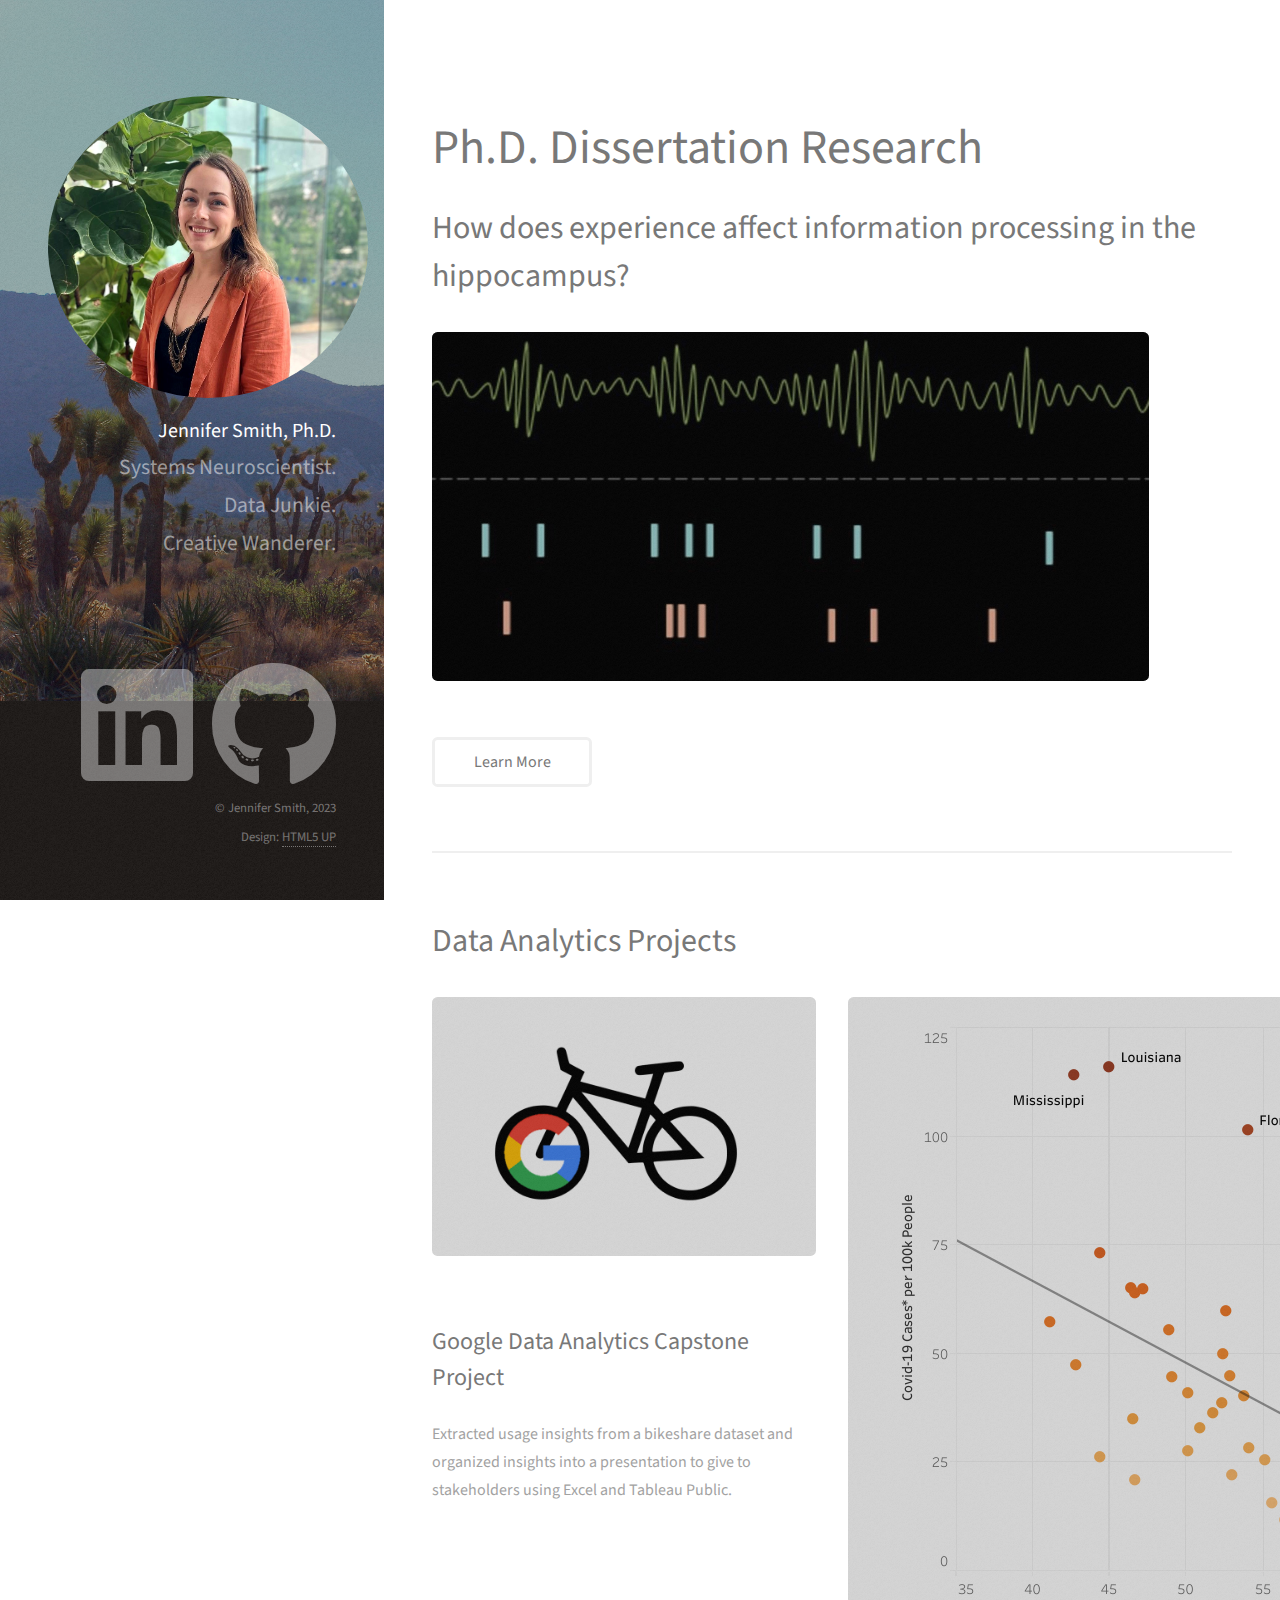
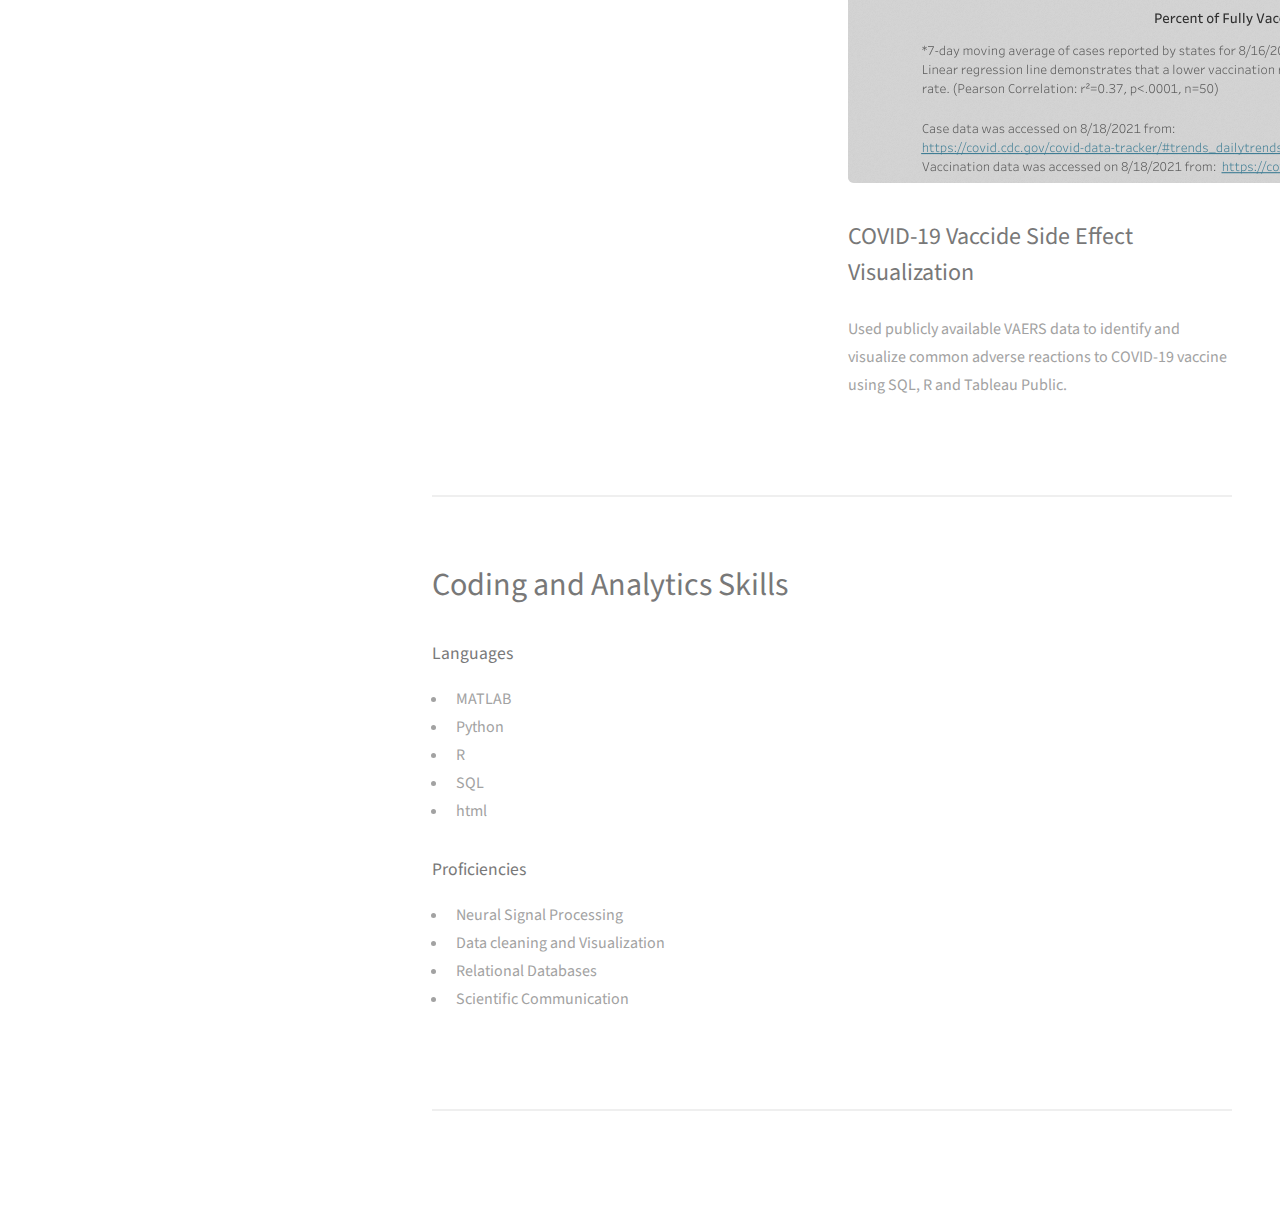
==== index.html @ 607e83e6 "Added Vax info" ====
e<!DOCTYPE HTML>
<!--
	Strata by HTML5 UP
	html5up.net | @ajlkn
	Free for personal and commercial use under the CCA 3.0 license (html5up.net/license)
-->
<html>
	<head>
		<title>Jennifer Smith, Ph.D. </title>
		<meta charset="utf-8" />
		<meta name="viewport" content="width=device-width, initial-scale=1, user-scalable=no" />
		<link rel="stylesheet" href="assets/css/main.css" />
	</head>
	<body class="is-preload">

		<!-- Header -->
			<header id="header">
				<div class="inner">
					<a href="index.html" class="image avatar"><img src="images/profPic.jpg" alt="" /></a>
					<h1><strong>Jennifer Smith, Ph.D.</strong> <br /> </h1>
					<h2> Systems Neuroscientist. <br />
					Data Junkie. <br />
					Creative Wanderer.</h2> <!-- changed from h1 to h2 -->
				</div>
			</header>

		<!-- Main -->
			<div id="main">

				<!-- One -->
					<section id="one">
						<header class="major">
							<h1><font size="+7">Ph.D. Dissertation Research</font></h1>
							<h2>How does experience affect information processing in the hippocampus?</h2>
						</header>
						<article class="col-6-medium work-item">
							<a href="research.html" class="image"><img src="images/LinkedInHeader-research.jpg" alt="" /></a>
							<!-- <h2>Understanding Information Processing in the Hippocampus</h2>
							<p>Analyzed large neural timeseries dataset (MATLAB) to identify experience-associated changes in information processing in the rat hippocampus.</p>-->
						</article>
						<ul class="actions">
							<li><a href="research.html" class="button">Learn More</a></li> 
						</ul>
					</section>

				<!-- Two -->
					<section id="two">
						<header class="major">
							<h2>Data Analytics Projects</h2>
						</header>
						<div class="row">
							<article class="col-6 col-12-xsmall">
								<a href="google-analytics-capstone.html" class="image fit"><img src="images/thumbs/CyclisticThumb1.png" alt="" /></a>
								<h2></br>Google Data Analytics Capstone Project</h2>
								<p>Extracted usage insights from a bikeshare dataset and organized insights into a presentation to give to stakeholders using Excel and Tableau Public.</p>
							</article>
							<article class="col-6 col-12-xsmall">
								<a href="VAERs-analysis.html" class="image"><img src="images/DataPics/VaxDiseaseRate.png" alt="" /></a>
								<h2></br>COVID-19 Vaccide Side Effect Visualization</h2>
								<p>Used publicly available VAERS data to identify and visualize common adverse reactions to COVID-19 vaccine using SQL, R and Tableau Public.</p>
							</article>
						</div>
					</section>

					<!-- Three -->
					<section id="three">
						<header class="major">
							<h2>Coding and Analytics Skills</h2>
						</header>
						<div class="row">
							<article class="col-5 col-12-large">
							<h4>Languages</h4>
								<div class="row">
									<div class="col-5 col-12-xsmall">
										<ul>
											<li>MATLAB</li>
											<li>Python</li>
											<li>R</li>
											<li>SQL</li>
											<li>html</li>
										</ul>
									</div>
								</div>
							</article>
							<article class="col-7">
							<h4>Proficiencies</h4>
								<div class="row">
									<div class="col-7">
										<ul>
											<li>Neural Signal Processing</li>
											<li>Data cleaning and Visualization</li>
											<li>Relational Databases</li>
											<li>Scientific Communication</li>
										</ul>
									</div>
								</div>
							</article>
						</div>
						
					</section>
			
				<!-- Four -->
				
				<!--	<section id="four">
						<h2>Elements</h2>

						<section>
							<h4>Text</h4>
							<p>This is <b>bold</b> and this is <strong>strong</strong>. This is <i>italic</i> and this is <em>emphasized</em>.
							This is <sup>superscript</sup> text and this is <sub>subscript</sub> text.
							This is <u>underlined</u> and this is code: <code>for (;;) { ... }</code>. Finally, <a href="#">this is a link</a>.</p>
							<hr />
							<header>
								<h4>Heading with a Subtitle</h4>
								<p>Lorem ipsum dolor sit amet nullam id egestas urna aliquam</p>
							</header>
							<p>Nunc lacinia ante nunc ac lobortis. Interdum adipiscing gravida odio porttitor sem non mi integer non faucibus ornare mi ut ante amet placerat aliquet. Volutpat eu sed ante lacinia sapien lorem accumsan varius montes viverra nibh in adipiscing blandit tempus accumsan.</p>
							<header>
								<h5>Heading with a Subtitle</h5>
								<p>Lorem ipsum dolor sit amet nullam id egestas urna aliquam</p>
							</header>
							<p>Nunc lacinia ante nunc ac lobortis. Interdum adipiscing gravida odio porttitor sem non mi integer non faucibus ornare mi ut ante amet placerat aliquet. Volutpat eu sed ante lacinia sapien lorem accumsan varius montes viverra nibh in adipiscing blandit tempus accumsan.</p>
							<hr />
							<h2>Heading Level 2</h2>
							<h3>Heading Level 3</h3>
							<h4>Heading Level 4</h4>
							<h5>Heading Level 5</h5>
							<h6>Heading Level 6</h6>
							<hr />
							<h5>Blockquote</h5>
							<blockquote>Fringilla nisl. Donec accumsan interdum nisi, quis tincidunt felis sagittis eget tempus euismod. Vestibulum ante ipsum primis in faucibus vestibulum. Blandit adipiscing eu felis iaculis volutpat ac adipiscing accumsan faucibus. Vestibulum ante ipsum primis in faucibus lorem ipsum dolor sit amet nullam adipiscing eu felis.</blockquote>
							<h5>Preformatted</h5>
							<pre><code>i = 0;

while (!deck.isInOrder()) {
print 'Iteration ' + i;
deck.shuffle();
i++;
}

print 'It took ' + i + ' iterations to sort the deck.';</code></pre>
						</section>

						<section>
							<h4>Lists</h4>
							<div class="row">
								<div class="col-6 col-12-xsmall">
									<h5>Unordered</h5>
									<ul>
										<li>Dolor pulvinar etiam magna etiam.</li>
										<li>Sagittis adipiscing lorem eleifend.</li>
										<li>Felis enim feugiat dolore viverra.</li>
									</ul>
									<h5>Alternate</h5>
									<ul class="alt">
										<li>Dolor pulvinar etiam magna etiam.</li>
										<li>Sagittis adipiscing lorem eleifend.</li>
										<li>Felis enim feugiat dolore viverra.</li>
									</ul>
								</div>
								<div class="col-6 col-12-xsmall">
									<h5>Ordered</h5>
									<ol>
										<li>Dolor pulvinar etiam magna etiam.</li>
										<li>Etiam vel felis at lorem sed viverra.</li>
										<li>Felis enim feugiat dolore viverra.</li>
										<li>Dolor pulvinar etiam magna etiam.</li>
										<li>Etiam vel felis at lorem sed viverra.</li>
										<li>Felis enim feugiat dolore viverra.</li>
									</ol>
									<h5>Icons</h5>
									<ul class="icons">
										<li><a href="#" class="icon brands fa-twitter"><span class="label">Twitter</span></a></li>
										<li><a href="#" class="icon brands fa-facebook-f"><span class="label">Facebook</span></a></li>
										<li><a href="#" class="icon brands fa-instagram"><span class="label">Instagram</span></a></li>
										<li><a href="#" class="icon brands fa-github"><span class="label">Github</span></a></li>
										<li><a href="#" class="icon brands fa-dribbble"><span class="label">Dribbble</span></a></li>
										<li><a href="#" class="icon brands fa-tumblr"><span class="label">Tumblr</span></a></li>
									</ul>
								</div>
							</div>
							<h5>Actions</h5>
							<ul class="actions">
								<li><a href="#" class="button primary">Default</a></li>
								<li><a href="#" class="button">Default</a></li>
							</ul>
							<ul class="actions small">
								<li><a href="#" class="button primary small">Small</a></li>
								<li><a href="#" class="button small">Small</a></li>
							</ul>
							<div class="row">
								<div class="col-6 col-12-small">
									<ul class="actions stacked">
										<li><a href="#" class="button primary">Default</a></li>
										<li><a href="#" class="button">Default</a></li>
									</ul>
								</div>
								<div class="col-6 col-12-small">
									<ul class="actions stacked">
										<li><a href="#" class="button primary small">Small</a></li>
										<li><a href="#" class="button small">Small</a></li>
									</ul>
								</div>
								<div class="col-6 col-12-small">
									<ul class="actions stacked">
										<li><a href="#" class="button primary fit">Default</a></li>
										<li><a href="#" class="button fit">Default</a></li>
									</ul>
								</div>
								<div class="col-6 col-12-small">
									<ul class="actions stacked">
										<li><a href="#" class="button primary small fit">Small</a></li>
										<li><a href="#" class="button small fit">Small</a></li>
									</ul>
								</div>
							</div>
						</section>

						<section>
							<h4>Table</h4>
							<h5>Default</h5>
							<div class="table-wrapper">
								<table>
									<thead>
										<tr>
											<th>Name</th>
											<th>Description</th>
											<th>Price</th>
										</tr>
									</thead>
									<tbody>
										<tr>
											<td>Item One</td>
											<td>Ante turpis integer aliquet porttitor.</td>
											<td>29.99</td>
										</tr>
										<tr>
											<td>Item Two</td>
											<td>Vis ac commodo adipiscing arcu aliquet.</td>
											<td>19.99</td>
										</tr>
										<tr>
											<td>Item Three</td>
											<td> Morbi faucibus arcu accumsan lorem.</td>
											<td>29.99</td>
										</tr>
										<tr>
											<td>Item Four</td>
											<td>Vitae integer tempus condimentum.</td>
											<td>19.99</td>
										</tr>
										<tr>
											<td>Item Five</td>
											<td>Ante turpis integer aliquet porttitor.</td>
											<td>29.99</td>
										</tr>
									</tbody>
									<tfoot>
										<tr>
											<td colspan="2"></td>
											<td>100.00</td>
										</tr>
									</tfoot>
								</table>
							</div>

							<h5>Alternate</h5>
							<div class="table-wrapper">
								<table class="alt">
									<thead>
										<tr>
											<th>Name</th>
											<th>Description</th>
											<th>Price</th>
										</tr>
									</thead>
									<tbody>
										<tr>
											<td>Item One</td>
											<td>Ante turpis integer aliquet porttitor.</td>
											<td>29.99</td>
										</tr>
										<tr>
											<td>Item Two</td>
											<td>Vis ac commodo adipiscing arcu aliquet.</td>
											<td>19.99</td>
										</tr>
										<tr>
											<td>Item Three</td>
											<td> Morbi faucibus arcu accumsan lorem.</td>
											<td>29.99</td>
										</tr>
										<tr>
											<td>Item Four</td>
											<td>Vitae integer tempus condimentum.</td>
											<td>19.99</td>
										</tr>
										<tr>
											<td>Item Five</td>
											<td>Ante turpis integer aliquet porttitor.</td>
											<td>29.99</td>
										</tr>
									</tbody>
									<tfoot>
										<tr>
											<td colspan="2"></td>
											<td>100.00</td>
										</tr>
									</tfoot>
								</table>
							</div>
						</section>

						<section>
							<h4>Buttons</h4>
							<ul class="actions">
								<li><a href="#" class="button primary">Primary</a></li>
								<li><a href="#" class="button">Default</a></li>
							</ul>
							<ul class="actions">
								<li><a href="#" class="button large">Large</a></li>
								<li><a href="#" class="button">Default</a></li>
								<li><a href="#" class="button small">Small</a></li>
							</ul>
							<ul class="actions fit">
								<li><a href="#" class="button primary fit">Fit</a></li>
								<li><a href="#" class="button fit">Fit</a></li>
							</ul>
							<ul class="actions fit small">
								<li><a href="#" class="button primary fit small">Fit + Small</a></li>
								<li><a href="#" class="button fit small">Fit + Small</a></li>
							</ul>
							<ul class="actions">
								<li><a href="#" class="button primary icon solid fa-download">Icon</a></li>
								<li><a href="#" class="button icon solid fa-download">Icon</a></li>
							</ul>
							<ul class="actions">
								<li><span class="button primary disabled">Primary</span></li>
								<li><span class="button disabled">Default</span></li>
							</ul>
						</section>

						<section>
							<h4>Form</h4>
							<form method="post" action="#">
								<div class="row gtr-uniform gtr-50">
									<div class="col-6 col-12-xsmall">
										<input type="text" name="demo-name" id="demo-name" value="" placeholder="Name" />
									</div>
									<div class="col-6 col-12-xsmall">
										<input type="email" name="demo-email" id="demo-email" value="" placeholder="Email" />
									</div>
									<div class="col-12">
										<select name="demo-category" id="demo-category">
											<option value="">- Category -</option>
											<option value="1">Manufacturing</option>
											<option value="1">Shipping</option>
											<option value="1">Administration</option>
											<option value="1">Human Resources</option>
										</select>
									</div>
									<div class="col-4 col-12-small">
										<input type="radio" id="demo-priority-low" name="demo-priority" checked>
										<label for="demo-priority-low">Low Priority</label>
									</div>
									<div class="col-4 col-12-small">
										<input type="radio" id="demo-priority-normal" name="demo-priority">
										<label for="demo-priority-normal">Normal Priority</label>
									</div>
									<div class="col-4 col-12-small">
										<input type="radio" id="demo-priority-high" name="demo-priority">
										<label for="demo-priority-high">High Priority</label>
									</div>
									<div class="col-6 col-12-small">
										<input type="checkbox" id="demo-copy" name="demo-copy">
										<label for="demo-copy">Email me a copy of this message</label>
									</div>
									<div class="col-6 col-12-small">
										<input type="checkbox" id="demo-human" name="demo-human" checked>
										<label for="demo-human">I am a human and not a robot</label>
									</div>
									<div class="col-12">
										<textarea name="demo-message" id="demo-message" placeholder="Enter your message" rows="6"></textarea>
									</div>
									<div class="col-12">
										<ul class="actions">
											<li><input type="submit" value="Send Message" class="primary" /></li>
											<li><input type="reset" value="Reset" /></li>
										</ul>
									</div>
								</div>
							</form>
						</section>
-->

						<section>
							<!--<h4>Image</h4>
							<h5>Fit</h5>
							<div class="box alt">
								<div class="row gtr-50 gtr-uniform">
									<div class="col-12"><span class="image fit"><img src="images/fulls/05.jpg" alt="" /></span></div>
									<div class="col-4"><span class="image fit"><img src="images/thumbs/01.jpg" alt="" /></span></div>
									<div class="col-4"><span class="image fit"><img src="images/thumbs/02.jpg" alt="" /></span></div>
									<div class="col-4"><span class="image fit"><img src="images/thumbs/03.jpg" alt="" /></span></div>
									<div class="col-4"><span class="image fit"><img src="images/thumbs/04.jpg" alt="" /></span></div>
									<div class="col-4"><span class="image fit"><img src="images/thumbs/05.jpg" alt="" /></span></div>
									<div class="col-4"><span class="image fit"><img src="images/thumbs/06.jpg" alt="" /></span></div>
									<div class="col-4"><span class="image fit"><img src="images/thumbs/03.jpg" alt="" /></span></div>
									<div class="col-4"><span class="image fit"><img src="images/thumbs/02.jpg" alt="" /></span></div>
									<div class="col-4"><span class="image fit"><img src="images/thumbs/01.jpg" alt="" /></span></div>
								</div>
							</div> -->
						</section>

					</section>
				

			</div>

		<!-- Footer -->
			<footer id="footer">
				<div class="inner">
					<ul class="icons">
						<li><a href="https://www.linkedin.com/in/jennifer-smith-ph-d-a3aa1b90" class="icon brands fa-linkedin fa-2xl"><span class="label">LinkedIn</span></a></li>
						<li><a href="https://github.com/jennymsmith94" class="icon brands fa-github fa-2xl"><span class="label">Github</span></a></li>
						<!-- <li><a href="#" class="icon solid fa-envelope"><span class="label">Email</span></a></li> -->
					</ul>
					<ul class="copyright">
						<li>&copy; Jennifer Smith, 2023</li><li>Design: <a href="http://html5up.net">HTML5 UP</a></li>
					</ul>
				</div>
			</footer>

		<!-- Scripts -->
			<script src="assets/js/jquery.min.js"></script>
			<script src="assets/js/jquery.poptrox.min.js"></script>
			<script src="assets/js/browser.min.js"></script>
			<script src="assets/js/breakpoints.min.js"></script>
			<script src="assets/js/util.js"></script>
			<script src="assets/js/main.js"></script>

	</body>
</html>
---- assets/css/main.css ----
@import url("fontawesome-all.min.css");
@import url("https://fonts.googleapis.com/css?family=Source+Sans+Pro:400,400italic");

/*
	Strata by HTML5 UP
	html5up.net | @ajlkn
	Free for personal and commercial use under the CCA 3.0 license (html5up.net/license)
*/

html, body, div, span, applet, object,
iframe, h1, h2, h3, h4, h5, h6, p, blockquote,
pre, a, abbr, acronym, address, big, cite,
code, del, dfn, em, img, ins, kbd, q, s, samp,
small, strike, strong, sub, sup, tt, var, b,
u, i, center, dl, dt, dd, ol, ul, li, fieldset,
form, label, legend, table, caption, tbody,
tfoot, thead, tr, th, td, article, aside,
canvas, details, embed, figure, figcaption,
footer, header, hgroup, menu, nav, output, ruby,
section, summary, time, mark, audio, video {
	margin: 0;
	padding: 0;
	border: 0;
	font-size: 100%;
	font: inherit;
	vertical-align: baseline;}

article, aside, details, figcaption, figure,
footer, header, hgroup, menu, nav, section {
	display: block;}

body {
	line-height: 1;
}

ol, ul {
	list-style: none;
}

blockquote, q {
	quotes: none;
}

	blockquote:before, blockquote:after, q:before, q:after {
		content: '';
		content: none;
	}

table {
	border-collapse: collapse;
	border-spacing: 0;
}

body {
	-webkit-text-size-adjust: none;
}

mark {
	background-color: transparent;
	color: inherit;
}

input::-moz-focus-inner {
	border: 0;
	padding: 0;
}

input, select, textarea {
	-moz-appearance: none;
	-webkit-appearance: none;
	-ms-appearance: none;
	appearance: none;
}

/* Basic */

	html {
		box-sizing: border-box;
	}

	*, *:before, *:after {
		box-sizing: inherit;
	}

	body {
		background: #fff;
	}

		body.is-preload *, body.is-preload *:before, body.is-preload *:after {
			-moz-animation: none !important;
			-webkit-animation: none !important;
			-ms-animation: none !important;
			animation: none !important;
			-moz-transition: none !important;
			-webkit-transition: none !important;
			-ms-transition: none !important;
			transition: none !important;
		}

	body, input, select, textarea {
		color: #a2a2a2;
		font-family: "Source Sans Pro", Helvetica, sans-serif;
		font-size: 16pt;
		font-weight: 400;
		line-height: 1.75em;
	}

	a {
		-moz-transition: color 0.2s ease-in-out, border-color 0.2s ease-in-out;
		-webkit-transition: color 0.2s ease-in-out, border-color 0.2s ease-in-out;
		-ms-transition: color 0.2s ease-in-out, border-color 0.2s ease-in-out;
		transition: color 0.2s ease-in-out, border-color 0.2s ease-in-out;
		border-bottom: dotted 1px;
		color: #49bf9d;
		text-decoration: none;
	}

		a:hover {
			border-bottom-color: transparent;
			color: #49bf9d !important;
			text-decoration: none;
		}

	strong, b {
		color: #787878;
		font-weight: 400;
	}

	em, i {
		font-style: italic;
	}

	p {
		margin: 0 0 2em 0;
	}

	h1, h2, h3, h4, h5, h6 {
		color: #787878;
		font-weight: 400;
		line-height: 1em;
		margin: 0 0 1em 0;
	}

		h1 a, h2 a, h3 a, h4 a, h5 a, h6 a {
			color: inherit;
			text-decoration: none;
		}

	h1 {
		font-size: 2em; /* was 2em */
		line-height: 1.5em; /* was 1.5em */
	}

	h2 {
		font-size: 1.5em; /* was 1.5em */
		line-height: 1.5em;
	}

	h3 {
		font-size: 1.25em;
		line-height: 1.5em;
	}

	h4 {
		font-size: 1.1em;
		line-height: 1.5em;
	}

	h5 {
		font-size: 0.9em;
		line-height: 1.5em;
	}

	h6 {
		font-size: 0.7em;
		line-height: 1.5em;
	}

	sub {
		font-size: 0.8em;
		position: relative;
		top: 0.5em;
	}

	sup {
		font-size: 0.8em;
		position: relative;
		top: -0.5em;
	}

	hr {
		border: 0;
		border-bottom: solid 2px #efefef;
		margin: 2em 0;
	}

		hr.major {
			margin: 3em 0;
		}

	blockquote {
		border-left: solid 6px #efefef;
		font-style: italic;
		margin: 0 0 2em 0;
		padding: 0.5em 0 0.5em 1.5em;
	}

	code {
		background: #f7f7f7;
		border-radius: 0.35em;
		border: solid 2px #efefef;
		font-family: "Courier New", monospace;
		font-size: 0.9em;
		margin: 0 0.25em;
		padding: 0.25em 0.65em;
	}

	pre {
		-webkit-overflow-scrolling: touch;
		font-family: "Courier New", monospace;
		font-size: 0.9em;
		margin: 0 0 2em 0;
	}

		pre code {
			display: block;
			line-height: 1.75em;
			padding: 1em 1.5em;
			overflow-x: auto;
		}

	.align-left {
		text-align: left;
	}

	.align-center {
		text-align: center;
	}

	.align-right {
		text-align: right;
	}

/* Container */

	.container {
		margin: 0 auto;
		max-width: calc(100% - 4em);
		width: 100%;
	}

		.container.xsmall {
			width: 25%;
		}

		.container.small {
			width: 50%;
		}

		.container.medium {
			width: 75%;
		}

		.container.large {
			width: 125%;
		}

		.container.xlarge {
			width: 150%;
		}

		.container.max {
			width: 100%;
		}

		@media screen and (max-width: 980px) {

			.container {
				width: 100% !important;
				max-width: 100% !important;
			}

		}

		@media screen and (max-width: 480px) {

			.container {
				max-width: calc(100% - 3em);
			}

		}

/* Row */

	.row {
		display: flex;
		flex-wrap: wrap;
		box-sizing: border-box;
		align-items: stretch;
	}

		.row > * {
			box-sizing: border-box;
		}

		.row.gtr-uniform > * > :last-child {
			margin-bottom: 0;
		}

		.row.aln-left {
			justify-content: flex-start;
		}

		.row.aln-center {
			justify-content: center;
		}

		.row.aln-right {
			justify-content: flex-end;
		}

		.row.aln-top {
			align-items: flex-start;
		}

		.row.aln-middle {
			align-items: center;
		}

		.row.aln-bottom {
			align-items: flex-end;
		}

		.row > .imp {
			order: -1;
		}

		.row > .col-1 {
			width: 8.33333%;
		}

		.row > .off-1 {
			margin-left: 8.33333%;
		}

		.row > .col-2 {
			width: 16.66667%;
		}

		.row > .off-2 {
			margin-left: 16.66667%;
		}

		.row > .col-3 {
			width: 25%;
		}

		.row > .off-3 {
			margin-left: 25%;
		}

		.row > .col-4 {
			width: 33.33333%;
		}

		.row > .off-4 {
			margin-left: 33.33333%;
		}

		.row > .col-5 {
			width: 41.66667%;
		}

		.row > .off-5 {
			margin-left: 41.66667%;
		}

		.row > .col-6 {
			width: 50%;
		}

		.row > .off-6 {
			margin-left: 50%;
		}

		.row > .col-7 {
			width: 58.33333%;
		}

		.row > .off-7 {
			margin-left: 58.33333%;
		}

		.row > .col-8 {
			width: 66.66667%;
		}

		.row > .off-8 {
			margin-left: 66.66667%;
		}

		.row > .col-9 {
			width: 75%;
		}

		.row > .off-9 {
			margin-left: 75%;
		}

		.row > .col-10 {
			width: 83.33333%;
		}

		.row > .off-10 {
			margin-left: 83.33333%;
		}

		.row > .col-11 {
			width: 91.66667%;
		}

		.row > .off-11 {
			margin-left: 91.66667%;
		}

		.row > .col-12 {
			width: 100%;
		}

		.row > .off-12 {
			margin-left: 100%;
		}

		.row.gtr-0 {
			margin-top: 0;
			margin-left: 0em;
		}

			.row.gtr-0 > * {
				padding: 0 0 0 0em;
			}

			.row.gtr-0.gtr-uniform {
				margin-top: 0em;
			}

				.row.gtr-0.gtr-uniform > * {
					padding-top: 0em;
				}

		.row.gtr-25 {
			margin-top: 0;
			margin-left: -0.625em;
		}

			.row.gtr-25 > * {
				padding: 0 0 0 0.625em;
			}

			.row.gtr-25.gtr-uniform {
				margin-top: -0.625em;
			}

				.row.gtr-25.gtr-uniform > * {
					padding-top: 0.625em;
				}

		.row.gtr-50 {
			margin-top: 0;
			margin-left: -1.25em;
		}

			.row.gtr-50 > * {
				padding: 0 0 0 1.25em;
			}

			.row.gtr-50.gtr-uniform {
				margin-top: -1.25em;
			}

				.row.gtr-50.gtr-uniform > * {
					padding-top: 1.25em;
				}

		.row {
			margin-top: 0;
			margin-left: -2.5em;
		}

			.row > * {
				padding: 0 0 0 2.5em;
			}

			.row.gtr-uniform {
				margin-top: -2.5em;
			}

				.row.gtr-uniform > * {
					padding-top: 2.5em;
				}

		.row.gtr-150 {
			margin-top: 0;
			margin-left: -3.75em;
		}

			.row.gtr-150 > * {
				padding: 0 0 0 3.75em;
			}

			.row.gtr-150.gtr-uniform {
				margin-top: -3.75em;
			}

				.row.gtr-150.gtr-uniform > * {
					padding-top: 3.75em;
				}

		.row.gtr-200 {
			margin-top: 0;
			margin-left: -5em;
		}

			.row.gtr-200 > * {
				padding: 0 0 0 5em;
			}

			.row.gtr-200.gtr-uniform {
				margin-top: -5em;
			}

				.row.gtr-200.gtr-uniform > * {
					padding-top: 5em;
				}

		@media screen and (max-width: 1800px) {

			.row {
				display: flex;
				flex-wrap: wrap;
				box-sizing: border-box;
				align-items: stretch;
			}

				.row > * {
					box-sizing: border-box;
				}

				.row.gtr-uniform > * > :last-child {
					margin-bottom: 0;
				}

				.row.aln-left {
					justify-content: flex-start;
				}

				.row.aln-center {
					justify-content: center;
				}

				.row.aln-right {
					justify-content: flex-end;
				}

				.row.aln-top {
					align-items: flex-start;
				}

				.row.aln-middle {
					align-items: center;
				}

				.row.aln-bottom {
					align-items: flex-end;
				}

				.row > .imp-xlarge {
					order: -1;
				}

				.row > .col-1-xlarge {
					width: 8.33333%;
				}

				.row > .off-1-xlarge {
					margin-left: 8.33333%;
				}

				.row > .col-2-xlarge {
					width: 16.66667%;
				}

				.row > .off-2-xlarge {
					margin-left: 16.66667%;
				}

				.row > .col-3-xlarge {
					width: 25%;
				}

				.row > .off-3-xlarge {
					margin-left: 25%;
				}

				.row > .col-4-xlarge {
					width: 33.33333%;
				}

				.row > .off-4-xlarge {
					margin-left: 33.33333%;
				}

				.row > .col-5-xlarge {
					width: 41.66667%;
				}

				.row > .off-5-xlarge {
					margin-left: 41.66667%;
				}

				.row > .col-6-xlarge {
					width: 50%;
				}

				.row > .off-6-xlarge {
					margin-left: 50%;
				}

				.row > .col-7-xlarge {
					width: 58.33333%;
				}

				.row > .off-7-xlarge {
					margin-left: 58.33333%;
				}

				.row > .col-8-xlarge {
					width: 66.66667%;
				}

				.row > .off-8-xlarge {
					margin-left: 66.66667%;
				}

				.row > .col-9-xlarge {
					width: 75%;
				}

				.row > .off-9-xlarge {
					margin-left: 75%;
				}

				.row > .col-10-xlarge {
					width: 83.33333%;
				}

				.row > .off-10-xlarge {
					margin-left: 83.33333%;
				}

				.row > .col-11-xlarge {
					width: 91.66667%;
				}

				.row > .off-11-xlarge {
					margin-left: 91.66667%;
				}

				.row > .col-12-xlarge {
					width: 100%;
				}

				.row > .off-12-xlarge {
					margin-left: 100%;
				}

				.row.gtr-0 {
					margin-top: 0;
					margin-left: 0em;
				}

					.row.gtr-0 > * {
						padding: 0 0 0 0em;
					}

					.row.gtr-0.gtr-uniform {
						margin-top: 0em;
					}

						.row.gtr-0.gtr-uniform > * {
							padding-top: 0em;
						}

				.row.gtr-25 {
					margin-top: 0;
					margin-left: -0.625em;
				}

					.row.gtr-25 > * {
						padding: 0 0 0 0.625em;
					}

					.row.gtr-25.gtr-uniform {
						margin-top: -0.625em;
					}

						.row.gtr-25.gtr-uniform > * {
							padding-top: 0.625em;
						}

				.row.gtr-50 {
					margin-top: 0;
					margin-left: -1.25em;
				}

					.row.gtr-50 > * {
						padding: 0 0 0 1.25em;
					}

					.row.gtr-50.gtr-uniform {
						margin-top: -1.25em;
					}

						.row.gtr-50.gtr-uniform > * {
							padding-top: 1.25em;
						}

				.row {
					margin-top: 0;
					margin-left: -2.5em;
				}

					.row > * {
						padding: 0 0 0 2.5em;
					}

					.row.gtr-uniform {
						margin-top: -2.5em;
					}

						.row.gtr-uniform > * {
							padding-top: 2.5em;
						}

				.row.gtr-150 {
					margin-top: 0;
					margin-left: -3.75em;
				}

					.row.gtr-150 > * {
						padding: 0 0 0 3.75em;
					}

					.row.gtr-150.gtr-uniform {
						margin-top: -3.75em;
					}

						.row.gtr-150.gtr-uniform > * {
							padding-top: 3.75em;
						}

				.row.gtr-200 {
					margin-top: 0;
					margin-left: -5em;
				}

					.row.gtr-200 > * {
						padding: 0 0 0 5em;
					}

					.row.gtr-200.gtr-uniform {
						margin-top: -5em;
					}

						.row.gtr-200.gtr-uniform > * {
							padding-top: 5em;
						}

		}

		@media screen and (max-width: 1280px) {

			.row {
				display: flex;
				flex-wrap: wrap;
				box-sizing: border-box;
				align-items: stretch;
			}

				.row > * {
					box-sizing: border-box;
				}

				.row.gtr-uniform > * > :last-child {
					margin-bottom: 0;
				}

				.row.aln-left {
					justify-content: flex-start;
				}

				.row.aln-center {
					justify-content: center;
				}

				.row.aln-right {
					justify-content: flex-end;
				}

				.row.aln-top {
					align-items: flex-start;
				}

				.row.aln-middle {
					align-items: center;
				}

				.row.aln-bottom {
					align-items: flex-end;
				}

				.row > .imp-large {
					order: -1;
				}

				.row > .col-1-large {
					width: 8.33333%;
				}

				.row > .off-1-large {
					margin-left: 8.33333%;
				}

				.row > .col-2-large {
					width: 16.66667%;
				}

				.row > .off-2-large {
					margin-left: 16.66667%;
				}

				.row > .col-3-large {
					width: 25%;
				}

				.row > .off-3-large {
					margin-left: 25%;
				}

				.row > .col-4-large {
					width: 33.33333%;
				}

				.row > .off-4-large {
					margin-left: 33.33333%;
				}

				.row > .col-5-large {
					width: 41.66667%;
				}

				.row > .off-5-large {
					margin-left: 41.66667%;
				}

				.row > .col-6-large {
					width: 50%;
				}

				.row > .off-6-large {
					margin-left: 50%;
				}

				.row > .col-7-large {
					width: 58.33333%;
				}

				.row > .off-7-large {
					margin-left: 58.33333%;
				}

				.row > .col-8-large {
					width: 66.66667%;
				}

				.row > .off-8-large {
					margin-left: 66.66667%;
				}

				.row > .col-9-large {
					width: 75%;
				}

				.row > .off-9-large {
					margin-left: 75%;
				}

				.row > .col-10-large {
					width: 83.33333%;
				}

				.row > .off-10-large {
					margin-left: 83.33333%;
				}

				.row > .col-11-large {
					width: 91.66667%;
				}

				.row > .off-11-large {
					margin-left: 91.66667%;
				}

				.row > .col-12-large {
					width: 100%;
				}

				.row > .off-12-large {
					margin-left: 100%;
				}

				.row.gtr-0 {
					margin-top: 0;
					margin-left: 0em;
				}

					.row.gtr-0 > * {
						padding: 0 0 0 0em;
					}

					.row.gtr-0.gtr-uniform {
						margin-top: 0em;
					}

						.row.gtr-0.gtr-uniform > * {
							padding-top: 0em;
						}

				.row.gtr-25 {
					margin-top: 0;
					margin-left: -0.5em;
				}

					.row.gtr-25 > * {
						padding: 0 0 0 0.5em;
					}

					.row.gtr-25.gtr-uniform {
						margin-top: -0.5em;
					}

						.row.gtr-25.gtr-uniform > * {
							padding-top: 0.5em;
						}

				.row.gtr-50 {
					margin-top: 0;
					margin-left: -1em;
				}

					.row.gtr-50 > * {
						padding: 0 0 0 1em;
					}

					.row.gtr-50.gtr-uniform {
						margin-top: -1em;
					}

						.row.gtr-50.gtr-uniform > * {
							padding-top: 1em;
						}

				.row {
					margin-top: 0;
					margin-left: -2em;
				}

					.row > * {
						padding: 0 0 0 2em;
					}

					.row.gtr-uniform {
						margin-top: -2em;
					}

						.row.gtr-uniform > * {
							padding-top: 2em;
						}

				.row.gtr-150 {
					margin-top: 0;
					margin-left: -3em;
				}

					.row.gtr-150 > * {
						padding: 0 0 0 3em;
					}

					.row.gtr-150.gtr-uniform {
						margin-top: -3em;
					}

						.row.gtr-150.gtr-uniform > * {
							padding-top: 3em;
						}

				.row.gtr-200 {
					margin-top: 0;
					margin-left: -4em;
				}

					.row.gtr-200 > * {
						padding: 0 0 0 4em;
					}

					.row.gtr-200.gtr-uniform {
						margin-top: -4em;
					}

						.row.gtr-200.gtr-uniform > * {
							padding-top: 4em;
						}

		}

		@media screen and (max-width: 980px) {

			.row {
				display: flex;
				flex-wrap: wrap;
				box-sizing: border-box;
				align-items: stretch;
			}

				.row > * {
					box-sizing: border-box;
				}

				.row.gtr-uniform > * > :last-child {
					margin-bottom: 0;
				}

				.row.aln-left {
					justify-content: flex-start;
				}

				.row.aln-center {
					justify-content: center;
				}

				.row.aln-right {
					justify-content: flex-end;
				}

				.row.aln-top {
					align-items: flex-start;
				}

				.row.aln-middle {
					align-items: center;
				}

				.row.aln-bottom {
					align-items: flex-end;
				}

				.row > .imp-medium {
					order: -1;
				}

				.row > .col-1-medium {
					width: 8.33333%;
				}

				.row > .off-1-medium {
					margin-left: 8.33333%;
				}

				.row > .col-2-medium {
					width: 16.66667%;
				}

				.row > .off-2-medium {
					margin-left: 16.66667%;
				}

				.row > .col-3-medium {
					width: 25%;
				}

				.row > .off-3-medium {
					margin-left: 25%;
				}

				.row > .col-4-medium {
					width: 33.33333%;
				}

				.row > .off-4-medium {
					margin-left: 33.33333%;
				}

				.row > .col-5-medium {
					width: 41.66667%;
				}

				.row > .off-5-medium {
					margin-left: 41.66667%;
				}

				.row > .col-6-medium {
					width: 50%;
				}

				.row > .off-6-medium {
					margin-left: 50%;
				}

				.row > .col-7-medium {
					width: 58.33333%;
				}

				.row > .off-7-medium {
					margin-left: 58.33333%;
				}

				.row > .col-8-medium {
					width: 66.66667%;
				}

				.row > .off-8-medium {
					margin-left: 66.66667%;
				}

				.row > .col-9-medium {
					width: 75%;
				}

				.row > .off-9-medium {
					margin-left: 75%;
				}

				.row > .col-10-medium {
					width: 83.33333%;
				}

				.row > .off-10-medium {
					margin-left: 83.33333%;
				}

				.row > .col-11-medium {
					width: 91.66667%;
				}

				.row > .off-11-medium {
					margin-left: 91.66667%;
				}

				.row > .col-12-medium {
					width: 100%;
				}

				.row > .off-12-medium {
					margin-left: 100%;
				}

				.row.gtr-0 {
					margin-top: 0;
					margin-left: 0em;
				}

					.row.gtr-0 > * {
						padding: 0 0 0 0em;
					}

					.row.gtr-0.gtr-uniform {
						margin-top: 0em;
					}

						.row.gtr-0.gtr-uniform > * {
							padding-top: 0em;
						}

				.row.gtr-25 {
					margin-top: 0;
					margin-left: -0.5em;
				}

					.row.gtr-25 > * {
						padding: 0 0 0 0.5em;
					}

					.row.gtr-25.gtr-uniform {
						margin-top: -0.5em;
					}

						.row.gtr-25.gtr-uniform > * {
							padding-top: 0.5em;
						}

				.row.gtr-50 {
					margin-top: 0;
					margin-left: -1em;
				}

					.row.gtr-50 > * {
						padding: 0 0 0 1em;
					}

					.row.gtr-50.gtr-uniform {
						margin-top: -1em;
					}

						.row.gtr-50.gtr-uniform > * {
							padding-top: 1em;
						}

				.row {
					margin-top: 0;
					margin-left: -2em;
				}

					.row > * {
						padding: 0 0 0 2em;
					}

					.row.gtr-uniform {
						margin-top: -2em;
					}

						.row.gtr-uniform > * {
							padding-top: 2em;
						}

				.row.gtr-150 {
					margin-top: 0;
					margin-left: -3em;
				}

					.row.gtr-150 > * {
						padding: 0 0 0 3em;
					}

					.row.gtr-150.gtr-uniform {
						margin-top: -3em;
					}

						.row.gtr-150.gtr-uniform > * {
							padding-top: 3em;
						}

				.row.gtr-200 {
					margin-top: 0;
					margin-left: -4em;
				}

					.row.gtr-200 > * {
						padding: 0 0 0 4em;
					}

					.row.gtr-200.gtr-uniform {
						margin-top: -4em;
					}

						.row.gtr-200.gtr-uniform > * {
							padding-top: 4em;
						}

		}

		@media screen and (max-width: 736px) {

			.row {
				display: flex;
				flex-wrap: wrap;
				box-sizing: border-box;
				align-items: stretch;
			}

				.row > * {
					box-sizing: border-box;
				}

				.row.gtr-uniform > * > :last-child {
					margin-bottom: 0;
				}

				.row.aln-left {
					justify-content: flex-start;
				}

				.row.aln-center {
					justify-content: center;
				}

				.row.aln-right {
					justify-content: flex-end;
				}

				.row.aln-top {
					align-items: flex-start;
				}

				.row.aln-middle {
					align-items: center;
				}

				.row.aln-bottom {
					align-items: flex-end;
				}

				.row > .imp-small {
					order: -1;
				}

				.row > .col-1-small {
					width: 8.33333%;
				}

				.row > .off-1-small {
					margin-left: 8.33333%;
				}

				.row > .col-2-small {
					width: 16.66667%;
				}

				.row > .off-2-small {
					margin-left: 16.66667%;
				}

				.row > .col-3-small {
					width: 25%;
				}

				.row > .off-3-small {
					margin-left: 25%;
				}

				.row > .col-4-small {
					width: 33.33333%;
				}

				.row > .off-4-small {
					margin-left: 33.33333%;
				}

				.row > .col-5-small {
					width: 41.66667%;
				}

				.row > .off-5-small {
					margin-left: 41.66667%;
				}

				.row > .col-6-small {
					width: 50%;
				}

				.row > .off-6-small {
					margin-left: 50%;
				}

				.row > .col-7-small {
					width: 58.33333%;
				}

				.row > .off-7-small {
					margin-left: 58.33333%;
				}

				.row > .col-8-small {
					width: 66.66667%;
				}

				.row > .off-8-small {
					margin-left: 66.66667%;
				}

				.row > .col-9-small {
					width: 75%;
				}

				.row > .off-9-small {
					margin-left: 75%;
				}

				.row > .col-10-small {
					width: 83.33333%;
				}

				.row > .off-10-small {
					margin-left: 83.33333%;
				}

				.row > .col-11-small {
					width: 91.66667%;
				}

				.row > .off-11-small {
					margin-left: 91.66667%;
				}

				.row > .col-12-small {
					width: 100%;
				}

				.row > .off-12-small {
					margin-left: 100%;
				}

				.row.gtr-0 {
					margin-top: 0;
					margin-left: 0em;
				}

					.row.gtr-0 > * {
						padding: 0 0 0 0em;
					}

					.row.gtr-0.gtr-uniform {
						margin-top: 0em;
					}

						.row.gtr-0.gtr-uniform > * {
							padding-top: 0em;
						}

				.row.gtr-25 {
					margin-top: 0;
					margin-left: -0.375em;
				}

					.row.gtr-25 > * {
						padding: 0 0 0 0.375em;
					}

					.row.gtr-25.gtr-uniform {
						margin-top: -0.375em;
					}

						.row.gtr-25.gtr-uniform > * {
							padding-top: 0.375em;
						}

				.row.gtr-50 {
					margin-top: 0;
					margin-left: -0.75em;
				}

					.row.gtr-50 > * {
						padding: 0 0 0 0.75em;
					}

					.row.gtr-50.gtr-uniform {
						margin-top: -0.75em;
					}

						.row.gtr-50.gtr-uniform > * {
							padding-top: 0.75em;
						}

				.row {
					margin-top: 0;
					margin-left: -1.5em;
				}

					.row > * {
						padding: 0 0 0 1.5em;
					}

					.row.gtr-uniform {
						margin-top: -1.5em;
					}

						.row.gtr-uniform > * {
							padding-top: 1.5em;
						}

				.row.gtr-150 {
					margin-top: 0;
					margin-left: -2.25em;
				}

					.row.gtr-150 > * {
						padding: 0 0 0 2.25em;
					}

					.row.gtr-150.gtr-uniform {
						margin-top: -2.25em;
					}

						.row.gtr-150.gtr-uniform > * {
							padding-top: 2.25em;
						}

				.row.gtr-200 {
					margin-top: 0;
					margin-left: -3em;
				}

					.row.gtr-200 > * {
						padding: 0 0 0 3em;
					}

					.row.gtr-200.gtr-uniform {
						margin-top: -3em;
					}

						.row.gtr-200.gtr-uniform > * {
							padding-top: 3em;
						}

		}

		@media screen and (max-width: 480px) {

			.row {
				display: flex;
				flex-wrap: wrap;
				box-sizing: border-box;
				align-items: stretch;
			}

				.row > * {
					box-sizing: border-box;
				}

				.row.gtr-uniform > * > :last-child {
					margin-bottom: 0;
				}

				.row.aln-left {
					justify-content: flex-start;
				}

				.row.aln-center {
					justify-content: center;
				}

				.row.aln-right {
					justify-content: flex-end;
				}

				.row.aln-top {
					align-items: flex-start;
				}

				.row.aln-middle {
					align-items: center;
				}

				.row.aln-bottom {
					align-items: flex-end;
				}

				.row > .imp-xsmall {
					order: -1;
				}

				.row > .col-1-xsmall {
					width: 8.33333%;
				}

				.row > .off-1-xsmall {
					margin-left: 8.33333%;
				}

				.row > .col-2-xsmall {
					width: 16.66667%;
				}

				.row > .off-2-xsmall {
					margin-left: 16.66667%;
				}

				.row > .col-3-xsmall {
					width: 25%;
				}

				.row > .off-3-xsmall {
					margin-left: 25%;
				}

				.row > .col-4-xsmall {
					width: 33.33333%;
				}

				.row > .off-4-xsmall {
					margin-left: 33.33333%;
				}

				.row > .col-5-xsmall {
					width: 41.66667%;
				}

				.row > .off-5-xsmall {
					margin-left: 41.66667%;
				}

				.row > .col-6-xsmall {
					width: 50%;
				}

				.row > .off-6-xsmall {
					margin-left: 50%;
				}

				.row > .col-7-xsmall {
					width: 58.33333%;
				}

				.row > .off-7-xsmall {
					margin-left: 58.33333%;
				}

				.row > .col-8-xsmall {
					width: 66.66667%;
				}

				.row > .off-8-xsmall {
					margin-left: 66.66667%;
				}

				.row > .col-9-xsmall {
					width: 75%;
				}

				.row > .off-9-xsmall {
					margin-left: 75%;
				}

				.row > .col-10-xsmall {
					width: 83.33333%;
				}

				.row > .off-10-xsmall {
					margin-left: 83.33333%;
				}

				.row > .col-11-xsmall {
					width: 91.66667%;
				}

				.row > .off-11-xsmall {
					margin-left: 91.66667%;
				}

				.row > .col-12-xsmall {
					width: 100%;
				}

				.row > .off-12-xsmall {
					margin-left: 100%;
				}

				.row.gtr-0 {
					margin-top: 0;
					margin-left: 0em;
				}

					.row.gtr-0 > * {
						padding: 0 0 0 0em;
					}

					.row.gtr-0.gtr-uniform {
						margin-top: 0em;
					}

						.row.gtr-0.gtr-uniform > * {
							padding-top: 0em;
						}

				.row.gtr-25 {
					margin-top: 0;
					margin-left: -0.375em;
				}

					.row.gtr-25 > * {
						padding: 0 0 0 0.375em;
					}

					.row.gtr-25.gtr-uniform {
						margin-top: -0.375em;
					}

						.row.gtr-25.gtr-uniform > * {
							padding-top: 0.375em;
						}

				.row.gtr-50 {
					margin-top: 0;
					margin-left: -0.75em;
				}

					.row.gtr-50 > * {
						padding: 0 0 0 0.75em;
					}

					.row.gtr-50.gtr-uniform {
						margin-top: -0.75em;
					}

						.row.gtr-50.gtr-uniform > * {
							padding-top: 0.75em;
						}

				.row {
					margin-top: 0;
					margin-left: -1.5em;
				}

					.row > * {
						padding: 0 0 0 1.5em;
					}

					.row.gtr-uniform {
						margin-top: -1.5em;
					}

						.row.gtr-uniform > * {
							padding-top: 1.5em;
						}

				.row.gtr-150 {
					margin-top: 0;
					margin-left: -2.25em;
				}

					.row.gtr-150 > * {
						padding: 0 0 0 2.25em;
					}

					.row.gtr-150.gtr-uniform {
						margin-top: -2.25em;
					}

						.row.gtr-150.gtr-uniform > * {
							padding-top: 2.25em;
						}

				.row.gtr-200 {
					margin-top: 0;
					margin-left: -3em;
				}

					.row.gtr-200 > * {
						padding: 0 0 0 3em;
					}

					.row.gtr-200.gtr-uniform {
						margin-top: -3em;
					}

						.row.gtr-200.gtr-uniform > * {
							padding-top: 3em;
						}

		}

/* Section/Article */

	section.special, article.special {
		text-align: center;
	}

	header p {
		color: #b2b2b2;
		position: relative;
		margin: 0 0 1.5em 0;
	}

	header h2 + p {
		font-size: 1.25em;
		margin-top: -1em;
		line-height: 1.5em;
	}

	header h3 + p {
		font-size: 1.1em;
		margin-top: -0.8em;
		line-height: 1.5em;
	}

	header h4 + p,
	header h5 + p,
	header h6 + p {
		font-size: 0.9em;
		margin-top: -0.6em;
		line-height: 1.5em;
	}

	header.major h2 {
		font-size: 2em;
	}

/* Form */

	form {
		margin: 0 0 2em 0;
	}

	label {
		color: #787878;
		display: block;
		font-size: 0.9em;
		font-weight: 400;
		margin: 0 0 1em 0;
	}

	input[type="text"],
	input[type="password"],
	input[type="email"],
	select,
	textarea {
		-moz-appearance: none;
		-webkit-appearance: none;
		-ms-appearance: none;
		appearance: none;
		background: #f7f7f7;
		border-radius: 0.35em;
		border: solid 2px transparent;
		color: inherit;
		display: block;
		outline: 0;
		padding: 0 0.75em;
		text-decoration: none;
		width: 100%;
	}

		input[type="text"]:invalid,
		input[type="password"]:invalid,
		input[type="email"]:invalid,
		select:invalid,
		textarea:invalid {
			box-shadow: none;
		}

		input[type="text"]:focus,
		input[type="password"]:focus,
		input[type="email"]:focus,
		select:focus,
		textarea:focus {
			border-color: #49bf9d;
		}

	select {
		background-image: url("data:image/svg+xml;charset=utf8,%3Csvg xmlns='http://www.w3.org/2000/svg' width='40' height='40' preserveAspectRatio='none' viewBox='0 0 40 40'%3E%3Cpath d='M9.4,12.3l10.4,10.4l10.4-10.4c0.2-0.2,0.5-0.4,0.9-0.4c0.3,0,0.6,0.1,0.9,0.4l3.3,3.3c0.2,0.2,0.4,0.5,0.4,0.9 c0,0.4-0.1,0.6-0.4,0.9L20.7,31.9c-0.2,0.2-0.5,0.4-0.9,0.4c-0.3,0-0.6-0.1-0.9-0.4L4.3,17.3c-0.2-0.2-0.4-0.5-0.4-0.9 c0-0.4,0.1-0.6,0.4-0.9l3.3-3.3c0.2-0.2,0.5-0.4,0.9-0.4S9.1,12.1,9.4,12.3z' fill='%23dfdfdf' /%3E%3C/svg%3E");
		background-size: 1.25rem;
		background-repeat: no-repeat;
		background-position: calc(100% - 1rem) center;
		height: 2.75em;
		padding-right: 2.75em;
		text-overflow: ellipsis;
	}

		select option {
			color: #787878;
			background: #fff;
		}

		select:focus::-ms-value {
			background-color: transparent;
		}

		select::-ms-expand {
			display: none;
		}

	input[type="text"],
	input[type="password"],
	input[type="email"],
	select {
		height: 2.75em;
	}

	textarea {
		padding: 0.75em;
	}

	input[type="checkbox"],
	input[type="radio"] {
		-moz-appearance: none;
		-webkit-appearance: none;
		-ms-appearance: none;
		appearance: none;
		display: block;
		float: left;
		margin-right: -2em;
		opacity: 0;
		width: 1em;
		z-index: -1;
	}

		input[type="checkbox"] + label,
		input[type="radio"] + label {
			text-decoration: none;
			color: #a2a2a2;
			cursor: pointer;
			display: inline-block;
			font-size: 1em;
			font-weight: 400;
			padding-left: 2.4em;
			padding-right: 0.75em;
			position: relative;
		}

			input[type="checkbox"] + label:before,
			input[type="radio"] + label:before {
				-moz-osx-font-smoothing: grayscale;
				-webkit-font-smoothing: antialiased;
				display: inline-block;
				font-style: normal;
				font-variant: normal;
				text-rendering: auto;
				line-height: 1;
				text-transform: none !important;
				font-family: 'Font Awesome 5 Free';
				font-weight: 900;
			}

			input[type="checkbox"] + label:before,
			input[type="radio"] + label:before {
				background: #f7f7f7;
				border-radius: 0.35em;
				border: solid 2px transparent;
				content: '';
				display: inline-block;
				font-size: 0.8em;
				height: 2.0625em;
				left: 0;
				line-height: 1.85625em;
				position: absolute;
				text-align: center;
				top: 0;
				width: 2.0625em;
			}

		input[type="checkbox"]:checked + label:before,
		input[type="radio"]:checked + label:before {
			background: #787878;
			border-color: #787878;
			color: #fff;
			content: '\f00c';
		}

		input[type="checkbox"]:focus + label:before,
		input[type="radio"]:focus + label:before {
			border-color: #49bf9d;
		}

	input[type="checkbox"] + label:before {
		border-radius: 0.35em;
	}

	input[type="radio"] + label:before {
		border-radius: 100%;
	}

	::-webkit-input-placeholder {
		color: #b2b2b2 !important;
		opacity: 1.0;
	}

	:-moz-placeholder {
		color: #b2b2b2 !important;
		opacity: 1.0;
	}

	::-moz-placeholder {
		color: #b2b2b2 !important;
		opacity: 1.0;
	}

	:-ms-input-placeholder {
		color: #b2b2b2 !important;
		opacity: 1.0;
	}

/* Box */

	.box {
		border-radius: 0.35em;
		border: solid 2px #efefef;
		margin-bottom: 2em;
		padding: 1.5em;
	}

		.box > :last-child,
		.box > :last-child > :last-child,
		.box > :last-child > :last-child > :last-child {
			margin-bottom: 0;
		}

		.box.alt {
			border: 0;
			border-radius: 0;
			padding: 0;
		}

/* Icon */

	.icon {
		text-decoration: none;
		border-bottom: none;
		position: relative;
	}

		.icon:before {
			-moz-osx-font-smoothing: grayscale;
			-webkit-font-smoothing: antialiased;
			display: inline-block;
			font-style: normal;
			font-variant: normal;
			text-rendering: auto;
			line-height: 8; /* changed this */
			text-transform: none !important;
			font-family: 'Font Awesome 5 Free';
			font-weight: 400;
		}

		.icon > .label {
			display: none;
		}

		.icon:before {
			line-height: inherit;
		}

		.icon.solid:before {
			font-weight: 900;
		}

		.icon.brands:before {
			font-family: 'Font Awesome 5 Brands';
		}

/* Image */

	.image {
		border-radius: 0.35em;
		border: 0;
		display: inline-block;
		position: relative;
	}

		.image:before {
			-moz-transition: opacity 0.2s ease-in-out;
			-webkit-transition: opacity 0.2s ease-in-out;
			-ms-transition: opacity 0.2s ease-in-out;
			transition: opacity 0.2s ease-in-out;
			background: url("images/overlay.png");
			border-radius: 0.35em;
			content: '';
			display: block;
			height: 100%;
			left: 0;
			opacity: 0.5;
			position: absolute;
			top: 0;
			width: 100%;
		}

		.image.thumb {
			text-align: center;
		}

			.image.thumb:after {
				-moz-transition: opacity 0.2s ease-in-out;
				-webkit-transition: opacity 0.2s ease-in-out;
				-ms-transition: opacity 0.2s ease-in-out;
				transition: opacity 0.2s ease-in-out;
				border-radius: 0.35em;
				border: solid 3px rgba(255, 255, 255, 0.5);
				color: #fff;
				content: 'View';
				display: inline-block;
				font-size: 0.8em;
				font-weight: 400;
				left: 50%;
				line-height: 2.25em;
				margin: -1.25em 0 0 -3em;
				opacity: 0;
				padding: 0 1.5em;
				position: absolute;
				text-align: center;
				text-decoration: none;
				top: 50%;
				white-space: nowrap;
			}

			.image.thumb:hover:after {
				opacity: 1.0;
			}

			.image.thumb:hover:before {
				background: url("images/overlay.png"), url("images/overlay.png");
				opacity: 1.0;
			}

		.image img {
			border-radius: .35em; /* was .35 */
			display: block;
		}

		.image.left {
			float: left;
			margin: 0 1.5em 1em 0;
			top: 0.25em;
		}

		.image.right {
			float: right;
			margin: 0 0 1em 1.5em;
			top: 0.25em;
		}

		.image.left, .image.right {
			max-width: 40%;
		}

			.image.left img, .image.right img {
				width: 100%;
			}

		.image.fit {
			display: block;
			margin: 0 0 2em 0;
			width: 100%;
		}

			.image.fit img {
				width: 100%;
			}

		.image.avatar {
			border-radius: 100%;
		}

			.image.avatar:before {
				display: none;
			}

			.image.avatar img {
				border-radius: 100%;
				width: 100%;
			}

/* List */

	ol {
		list-style: decimal;
		margin: 0 0 2em 0;
		padding-left: 1.25em;
	}

		ol li {
			padding-left: 0.25em;
		}

	ul {
		list-style: disc;
		margin: 0 0 2em 0;
		padding-left: 1em;
	}

		ul li {
			padding-left: 0.5em;
		}

		ul.alt {
			list-style: none;
			padding-left: 0;
		}

			ul.alt li {
				border-top: solid 2px #efefef;
				padding: 0.5em 0;
			}

				ul.alt li:first-child {
					border-top: 0;
					padding-top: 0;
				}

	dl {
		margin: 0 0 2em 0;
	}

/* Icons */

	ul.icons {
		cursor: default;
		list-style: none;
		padding-left: 0;
	}

		ul.icons li {
			display: inline-block;
			padding: 0 1em 0 0;
		}

			ul.icons li:last-child {
				padding-right: 0;
			}

			ul.icons li .icon:before {
				font-size: 8em; /* changed this from 1.5 */
			}

/* Labeled Icons */

	ul.labeled-icons {
		list-style: none;
		padding: 0;
	}

		ul.labeled-icons li {
			line-height: 1.75em;
			margin: 1.5em 0 0 0;
			padding-left: 2.25em;
			position: relative;
		}

			ul.labeled-icons li:first-child {
				margin-top: 0;
			}

			ul.labeled-icons li a {
				color: inherit;
			}

			ul.labeled-icons li h3 {
				color: #b2b2b2;
				left: 0;
				position: absolute;
				text-align: center;
				top: 0;
				width: 1em;
			}

/* Actions */

	ul.actions {
		display: -moz-flex;
		display: -webkit-flex;
		display: -ms-flex;
		display: flex;
		cursor: default;
		list-style: none;
		margin-left: -1em;
		padding-left: 0;
	}

		ul.actions li {
			padding: 0 0 0 1em;
			vertical-align: middle;
		}

		ul.actions.special {
			-moz-justify-content: center;
			-webkit-justify-content: center;
			-ms-justify-content: center;
			justify-content: center;
			width: 100%;
			margin-left: 0;
		}

			ul.actions.special li:first-child {
				padding-left: 0;
			}

		ul.actions.stacked {
			-moz-flex-direction: column;
			-webkit-flex-direction: column;
			-ms-flex-direction: column;
			flex-direction: column;
			margin-left: 0;
		}

			ul.actions.stacked li {
				padding: 1.3em 0 0 0;
			}

				ul.actions.stacked li:first-child {
					padding-top: 0;
				}

		ul.actions.fit {
			width: calc(100% + 1em);
		}

			ul.actions.fit li {
				-moz-flex-grow: 1;
				-webkit-flex-grow: 1;
				-ms-flex-grow: 1;
				flex-grow: 1;
				-moz-flex-shrink: 1;
				-webkit-flex-shrink: 1;
				-ms-flex-shrink: 1;
				flex-shrink: 1;
				width: 100%;
			}

				ul.actions.fit li > * {
					width: 100%;
				}

			ul.actions.fit.stacked {
				width: 100%;
			}

		@media screen and (max-width: 480px) {

			ul.actions:not(.fixed) {
				-moz-flex-direction: column;
				-webkit-flex-direction: column;
				-ms-flex-direction: column;
				flex-direction: column;
				margin-left: 0;
				width: 100% !important;
			}

				ul.actions:not(.fixed) li {
					-moz-flex-grow: 1;
					-webkit-flex-grow: 1;
					-ms-flex-grow: 1;
					flex-grow: 1;
					-moz-flex-shrink: 1;
					-webkit-flex-shrink: 1;
					-ms-flex-shrink: 1;
					flex-shrink: 1;
					padding: 1em 0 0 0;
					text-align: center;
					width: 100%;
				}

					ul.actions:not(.fixed) li > * {
						width: 100%;
					}

					ul.actions:not(.fixed) li:first-child {
						padding-top: 0;
					}

					ul.actions:not(.fixed) li input[type="submit"],
					ul.actions:not(.fixed) li input[type="reset"],
					ul.actions:not(.fixed) li input[type="button"],
					ul.actions:not(.fixed) li button,
					ul.actions:not(.fixed) li .button {
						width: 100%;
					}

						ul.actions:not(.fixed) li input[type="submit"].icon:before,
						ul.actions:not(.fixed) li input[type="reset"].icon:before,
						ul.actions:not(.fixed) li input[type="button"].icon:before,
						ul.actions:not(.fixed) li button.icon:before,
						ul.actions:not(.fixed) li .button.icon:before {
							margin-left: -0.5em;
						}

		}

/* Table */

	.table-wrapper {
		-webkit-overflow-scrolling: touch;
		overflow-x: auto;
	}

	table {
		margin: 0 0 2em 0;
		width: 100%;
	}

		table tbody tr {
			border: solid 1px #efefef;
			border-left: 0;
			border-right: 0;
		}

			table tbody tr:nth-child(2n + 1) {
				background-color: #f7f7f7;
			}

		table td {
			padding: 0.75em 0.75em;
		}

		table th {
			color: #787878;
			font-size: 0.9em;
			font-weight: 400;
			padding: 0 0.75em 0.75em 0.75em;
			text-align: left;
		}

		table thead {
			border-bottom: solid 2px #efefef;
		}

		table tfoot {
			border-top: solid 2px #efefef;
		}

		table.alt {
			border-collapse: separate;
		}

			table.alt tbody tr td {
				border: solid 2px #efefef;
				border-left-width: 0;
				border-top-width: 0;
			}

				table.alt tbody tr td:first-child {
					border-left-width: 2px;
				}

			table.alt tbody tr:first-child td {
				border-top-width: 2px;
			}

			table.alt thead {
				border-bottom: 0;
			}

			table.alt tfoot {
				border-top: 0;
			}

/* Button */

	input[type="submit"],
	input[type="reset"],
	input[type="button"],
	.button {
		-moz-appearance: none;
		-webkit-appearance: none;
		-ms-appearance: none;
		appearance: none;
		-moz-transition: background-color 0.2s ease-in-out, color 0.2s ease-in-out, border-color 0.2s ease-in-out;
		-webkit-transition: background-color 0.2s ease-in-out, color 0.2s ease-in-out, border-color 0.2s ease-in-out;
		-ms-transition: background-color 0.2s ease-in-out, color 0.2s ease-in-out, border-color 0.2s ease-in-out;
		transition: background-color 0.2s ease-in-out, color 0.2s ease-in-out, border-color 0.2s ease-in-out;
		background-color: transparent;
		border-radius: 0.35em;
		border: solid 3px #efefef;
		color: #787878 !important;
		cursor: pointer;
		display: inline-block;
		font-weight: 400;
		height: 3.15em;
		height: calc(2.75em + 6px);
		line-height: 2.75em;
		min-width: 10em;
		padding: 0 1.5em;
		text-align: center;
		text-decoration: none;
		white-space: nowrap;
	}

		input[type="submit"]:hover,
		input[type="reset"]:hover,
		input[type="button"]:hover,
		.button:hover {
			border-color: #49bf9d;
			color: #49bf9d !important;
		}

		input[type="submit"]:active,
		input[type="reset"]:active,
		input[type="button"]:active,
		.button:active {
			background-color: rgba(73, 191, 157, 0.1);
			border-color: #49bf9d;
			color: #49bf9d !important;
		}

		input[type="submit"].icon,
		input[type="reset"].icon,
		input[type="button"].icon,
		.button.icon {
			padding-left: 1.35em;
		}

			input[type="submit"].icon:before,
			input[type="reset"].icon:before,
			input[type="button"].icon:before,
			.button.icon:before {
				margin-right: 0.5em;
			}

		input[type="submit"].fit,
		input[type="reset"].fit,
		input[type="button"].fit,
		.button.fit {
			min-width: 0;
			width: 100%;
		}

		input[type="submit"].small,
		input[type="reset"].small,
		input[type="button"].small,
		.button.small {
			font-size: 0.8em;
		}

		input[type="submit"].large,
		input[type="reset"].large,
		input[type="button"].large,
		.button.large {
			font-size: 1.35em;
		}

		input[type="submit"].primary,
		input[type="reset"].primary,
		input[type="button"].primary,
		.button.primary {
			background-color: #49bf9d;
			border-color: #49bf9d;
			color: #ffffff !important;
		}

			input[type="submit"].primary:hover,
			input[type="reset"].primary:hover,
			input[type="button"].primary:hover,
			.button.primary:hover {
				background-color: #5cc6a7;
				border-color: #5cc6a7;
			}

			input[type="submit"].primary:active,
			input[type="reset"].primary:active,
			input[type="button"].primary:active,
			.button.primary:active {
				background-color: #3eb08f;
				border-color: #3eb08f;
			}

		input[type="submit"].disabled, input[type="submit"]:disabled,
		input[type="reset"].disabled,
		input[type="reset"]:disabled,
		input[type="button"].disabled,
		input[type="button"]:disabled,
		.button.disabled,
		.button:disabled {
			background-color: #e7e7e7 !important;
			border-color: #e7e7e7 !important;
			color: #b2b2b2 !important;
			cursor: default;
		}

/* Work Item */

	.work-item {
		margin: 0 0 2em 0;
	}

		.work-item .image {
			margin: 0 0 1.5em 0;
		}

		.work-item h3 {
			font-size: 1em;
			margin: 0 0 0.5em 0;
		}

		.work-item p {
			font-size: 0.8em;
			line-height: 1.5em;
			margin: 0;
		}

/* Header */

	#header {
		display: -moz-flex;
		display: -webkit-flex;
		display: -ms-flex;
		display: flex;
		-moz-flex-direction: column;
		-webkit-flex-direction: column;
		-ms-flex-direction: column;
		flex-direction: column;
		-moz-align-items: -moz-flex-end;
		-webkit-align-items: -webkit-flex-end;
		-ms-align-items: -ms-flex-end;
		align-items: flex-end;
		-moz-justify-content: space-between;
		-webkit-justify-content: space-between;
		-ms-justify-content: space-between;
		justify-content: space-between;
		background-color: #1f1815;
		background-attachment: scroll,								scroll;
		background-image: url("images/overlay.png"), url("../../images/JTree.jpg");
		background-position: top left,							top left;
		background-repeat: repeat,								no-repeat;
		background-size: auto,								150%;
		color: rgba(255, 255, 255, 0.5);
		height: 100%;
		left: 0;
		padding: 8em 4em;
		position: fixed;
		text-align: right;
		top: 0;
		width: 35%;
	}

		#header > * {
			-moz-flex-shrink: 0;
			-webkit-flex-shrink: 0;
			-ms-flex-shrink: 0;
			flex-shrink: 0;
			width: 100%;
		}

		#header > .inner {
			-moz-flex-grow: 1;
			-webkit-flex-grow: 1;
			-ms-flex-grow: 1;
			flex-grow: 1;
			margin: 0 0 2em 0;
		}

		#header strong, #header b {
			color: #ffffff;
		}

		#header h2, #header h3, #header h4, #header h5, #header h6 {
			color: rgba(255, 255, 255, 0.5);
			font-size: 1.35em;
			line-height: 1.75em;
			margin: 0;
			/* color: #ffffff; */
		}

		#header h1 {
			color: rgba(255, 255, 255, 0.5);
			font-size: 1.35em;
			line-height: 1.75em;
			margin: 0;
		}

		#header .image.avatar {
			margin: 0 0 1em 0;
			width: 20em; /* was 6.25 */
		}

/* Footer */

	#footer .icons {
		margin: 1em 0 0 0; /* was 1em */
		/*padding: 1em; /* this line was not there */ 
	}

		#footer .icons a {
			color: rgba(255, 255, 255, 0.4);
		}

	#footer .copyright {
		color: rgba(255, 255, 255, 0.4);
		font-size: 0.8em;
		list-style: none;
		margin: 1em 0 0 0;
		padding: 0;
	}

		#footer .copyright li {
			border-left: solid 1px rgba(255, 255, 255, 0.25);
			display: inline-block;
			line-height: 1em;
			margin-left: 0.75em;
			padding-left: 0.75em;
		}

			#footer .copyright li:first-child {
				border-left: 0;
				margin-left: 0;
				padding-left: 0;
			}

			#footer .copyright li a {
				color: inherit;
			}

/* Main */

	#main {
		margin-left: 35%;
		max-width: 54em;
		padding: 8em 4em 4em 4em;
		width: calc(100% - 35%);
	}

		#main > section {
			border-top: solid 2px #efefef;
			margin: 4em 0 0 0;
			padding: 4em 0 0 0;
		}

			#main > section:first-child {
				border-top: 0;
				margin-top: 0;
				padding-top: 0;
			}

/* Poptrox */

	@-moz-keyframes spin {
		0% {
			-moz-transform: rotate(0deg);
			-webkit-transform: rotate(0deg);
			-ms-transform: rotate(0deg);
			transform: rotate(0deg);
		}

		100% {
			-moz-transform: rotate(360deg);
			-webkit-transform: rotate(360deg);
			-ms-transform: rotate(360deg);
			transform: rotate(360deg);
		}
	}

	@-webkit-keyframes spin {
		0% {
			-moz-transform: rotate(0deg);
			-webkit-transform: rotate(0deg);
			-ms-transform: rotate(0deg);
			transform: rotate(0deg);
		}

		100% {
			-moz-transform: rotate(360deg);
			-webkit-transform: rotate(360deg);
			-ms-transform: rotate(360deg);
			transform: rotate(360deg);
		}
	}

	@-ms-keyframes spin {
		0% {
			-moz-transform: rotate(0deg);
			-webkit-transform: rotate(0deg);
			-ms-transform: rotate(0deg);
			transform: rotate(0deg);
		}

		100% {
			-moz-transform: rotate(360deg);
			-webkit-transform: rotate(360deg);
			-ms-transform: rotate(360deg);
			transform: rotate(360deg);
		}
	}

	@keyframes spin {
		0% {
			-moz-transform: rotate(0deg);
			-webkit-transform: rotate(0deg);
			-ms-transform: rotate(0deg);
			transform: rotate(0deg);
		}

		100% {
			-moz-transform: rotate(360deg);
			-webkit-transform: rotate(360deg);
			-ms-transform: rotate(360deg);
			transform: rotate(360deg);
		}
	}

	.poptrox-popup {
		-moz-box-sizing: content-box;
		-webkit-box-sizing: content-box;
		-ms-box-sizing: content-box;
		box-sizing: content-box;
		-webkit-tap-highlight-color: rgba(255, 255, 255, 0);
		background: #fff;
		border-radius: 0.35em;
		box-shadow: 0 0.1em 0.15em 0 rgba(0, 0, 0, 0.15);
		overflow: hidden;
		padding-bottom: 3em;
	}

		.poptrox-popup .loader {
			text-decoration: none;
			-moz-animation: spin 1s linear infinite;
			-webkit-animation: spin 1s linear infinite;
			-ms-animation: spin 1s linear infinite;
			animation: spin 1s linear infinite;
			font-size: 1.5em;
			height: 1em;
			left: 50%;
			line-height: 1em;
			margin: -0.5em 0 0 -0.5em;
			position: absolute;
			top: 50%;
			width: 1em;
		}

			.poptrox-popup .loader:before {
				-moz-osx-font-smoothing: grayscale;
				-webkit-font-smoothing: antialiased;
				display: inline-block;
				font-style: normal;
				font-variant: normal;
				text-rendering: auto;
				line-height: 1;
				text-transform: none !important;
				font-family: 'Font Awesome 5 Free';
				font-weight: 900;
			}

			.poptrox-popup .loader:before {
				content: '\f1ce';
			}

		.poptrox-popup .caption {
			background: #fff;
			bottom: 0;
			cursor: default;
			font-size: 0.9em;
			height: 3em;
			left: 0;
			line-height: 2.8em;
			position: absolute;
			text-align: center;
			width: 100%;
			z-index: 1;
		}

		.poptrox-popup .nav-next,
		.poptrox-popup .nav-previous {
			text-decoration: none;
			-moz-transition: opacity 0.2s ease-in-out;
			-webkit-transition: opacity 0.2s ease-in-out;
			-ms-transition: opacity 0.2s ease-in-out;
			transition: opacity 0.2s ease-in-out;
			-webkit-tap-highlight-color: rgba(255, 255, 255, 0);
			background: rgba(0, 0, 0, 0.01);
			cursor: pointer;
			height: 100%;
			opacity: 0;
			position: absolute;
			top: 0;
			width: 50%;
		}

			.poptrox-popup .nav-next:before,
			.poptrox-popup .nav-previous:before {
				-moz-osx-font-smoothing: grayscale;
				-webkit-font-smoothing: antialiased;
				display: inline-block;
				font-style: normal;
				font-variant: normal;
				text-rendering: auto;
				line-height: 1;
				text-transform: none !important;
				font-family: 'Font Awesome 5 Free';
				font-weight: 900;
			}

			.poptrox-popup .nav-next:before,
			.poptrox-popup .nav-previous:before {
				color: #fff;
				font-size: 2.5em;
				height: 1em;
				line-height: 1em;
				margin-top: -0.75em;
				position: absolute;
				text-align: center;
				top: 50%;
				width: 1.5em;
			}

		.poptrox-popup .nav-next {
			right: 0;
		}

			.poptrox-popup .nav-next:before {
				content: '\f105';
				right: 0;
			}

		.poptrox-popup .nav-previous {
			left: 0;
		}

			.poptrox-popup .nav-previous:before {
				content: '\f104';
				left: 0;
			}

		.poptrox-popup .closer {
			text-decoration: none;
			-moz-transition: opacity 0.2s ease-in-out;
			-webkit-transition: opacity 0.2s ease-in-out;
			-ms-transition: opacity 0.2s ease-in-out;
			transition: opacity 0.2s ease-in-out;
			-webkit-tap-highlight-color: rgba(255, 255, 255, 0);
			color: #fff;
			height: 4em;
			line-height: 4em;
			opacity: 0;
			position: absolute;
			right: 0;
			text-align: center;
			top: 0;
			width: 4em;
			z-index: 2;
		}

			.poptrox-popup .closer:before {
				-moz-osx-font-smoothing: grayscale;
				-webkit-font-smoothing: antialiased;
				display: inline-block;
				font-style: normal;
				font-variant: normal;
				text-rendering: auto;
				line-height: 1;
				text-transform: none !important;
				font-family: 'Font Awesome 5 Free';
				font-weight: 900;
			}

			.poptrox-popup .closer:before {
				-moz-box-sizing: content-box;
				-webkit-box-sizing: content-box;
				-ms-box-sizing: content-box;
				box-sizing: content-box;
				border-radius: 100%;
				border: solid 3px rgba(255, 255, 255, 0.5);
				content: '\f00d';
				display: block;
				font-size: 1em;
				height: 1.75em;
				left: 50%;
				line-height: 1.75em;
				margin: -0.875em 0 0 -0.875em;
				position: absolute;
				top: 50%;
				width: 1.75em;
			}

		.poptrox-popup:hover .nav-next,
		.poptrox-popup:hover .nav-previous {
			opacity: 0.5;
		}

			.poptrox-popup:hover .nav-next:hover,
			.poptrox-popup:hover .nav-previous:hover {
				opacity: 1.0;
			}

		.poptrox-popup:hover .closer {
			opacity: 0.5;
		}

			.poptrox-popup:hover .closer:hover {
				opacity: 1.0;
			}

/* Touch */

	body.is-touch .image.thumb:before {
		opacity: 0.5 !important;
	}

	body.is-touch .image.thumb:after {
		display: none !important;
	}

	body.is-touch #header {
		background-attachment: scroll;
		background-size: auto, cover;
	}

	body.is-touch .poptrox-popup .nav-next,
	body.is-touch .poptrox-popup .nav-previous,
	body.is-touch .poptrox-popup .closer {
		opacity: 1.0 !important;
	}

/* XLarge */

	@media screen and (max-width: 1800px) {

		/* Basic */

			body, input, select, textarea {
				font-size: 12pt;
			}

	}

/* Large */

	@media screen and (max-width: 1280px) {

		/* Header */

			#header {
				padding: 6em 3em 3em 3em;
				width: 30%;
			}

				#header h1 {
					font-size: 1.25em;
				}

					#header h1 br {
						display: none;
					}

				#header > .inner {
					margin-bottom: 0;
				}

		/* Footer */

			#footer .copyright li {
				border-left-width: 0;
				display: block;
				line-height: 2.25em;
				margin-left: 0;
				padding-left: 0;
			}

		/* Main */

			#main {
				margin-left: 30%;
				max-width: none;
				padding: 6em 3em 3em 3em;
				width: calc(100% - 30%);
			}

	}

/* Medium */

	@media screen and (max-width: 980px) {

		/* Basic */

			h1 br, h2 br, h3 br, h4 br, h5 br, h6 br {
				display: none;
			}

		/* List */

			ul.icons li .icon {
				font-size: 1.25em;
			}

		/* Header */

			#header {
				background-attachment: scroll;
				background-position: top left, center center;
				background-size: auto,		cover;
				left: auto;
				padding: 6em 4em;
				position: relative;
				text-align: center;
				top: auto;
				width: 100%;
				display: block;
			}

				#header h1 {
					font-size: 1.75em;
				}

					#header h1 br {
						display: inline;
					}

		/* Footer */

			#footer {
				background-attachment: scroll;
				background-color: #1f1815;
				background-image: url("images/overlay.png"), url("../../images/JTree.jpg");
				background-position: top left,						bottom center;
				background-repeat: repeat,							no-repeat;
				background-size: auto,							cover;
				bottom: auto;
				left: auto;
				padding: 4em 4em 6em 4em;
				position: relative;
				text-align: center;
				width: 100%;
			}

				#footer .icons {
					margin: 0 0 1em 0;
				}

				#footer .copyright {
					margin: 0 0 1em 0;
				}

					#footer .copyright li {
						border-left-width: 1px;
						display: inline-block;
						line-height: 1em;
						margin-left: 0.75em;
						padding-left: 0.75em;
					}

		/* Main */

			#main {
				margin: 0;
				padding: 6em 4em;
				width: 100%;
			}

	}

/* Small */

	@media screen and (max-width: 736px) {

		/* Basic */

			h1 {
				font-size: 4em; /* was 1.5 */
			}

			h2 {
				font-size: 1.2em;
			}

			h3 {
				font-size: 1em;
			}

		/* Section/Article */

			section.special, article.special {
				text-align: center;
			}

			header.major h2 {
				font-size: 1.35em;
			}

		/* List */

			ul.labeled-icons li {
				padding-left: 2em;
			}

				ul.labeled-icons li h3 {
					line-height: 4em; /* was 1.75 */
				}

		/* Header */

			#header {
				padding: 2.25em 1.5em;
			}

				#header h1 {
					font-size: 4em; /* was 1.35 */
				}

		/* Footer */

			#footer {
				padding: 2.25em 1.5em;
			}

		/* Main */

			#main {
				padding: 2.25em 1.5em 0.25em 1.5em;
			}

				#main > section {
					margin: 2.25em 0 0 0;
					padding: 2.25em 0 0 0;
				}

		/* Poptrox */

			.poptrox-popup {
				border-radius: 0;
			}

				.poptrox-popup .nav-next:before,
				.poptrox-popup .nav-previous:before {
					margin-top: -1em;
				}

	}

/* XSmall */

	@media screen and (max-width: 480px) {

		/* Header */

			#header {
				padding: 4.5em 1.5em;
			}

				#header h1 br {
					display: none;
				}

		/* Footer */

			#footer .copyright li {
				border-left-width: 0;
				display: block;
				line-height: 2.25em;
				margin-left: 0;
				padding-left: 0;
			}

	}
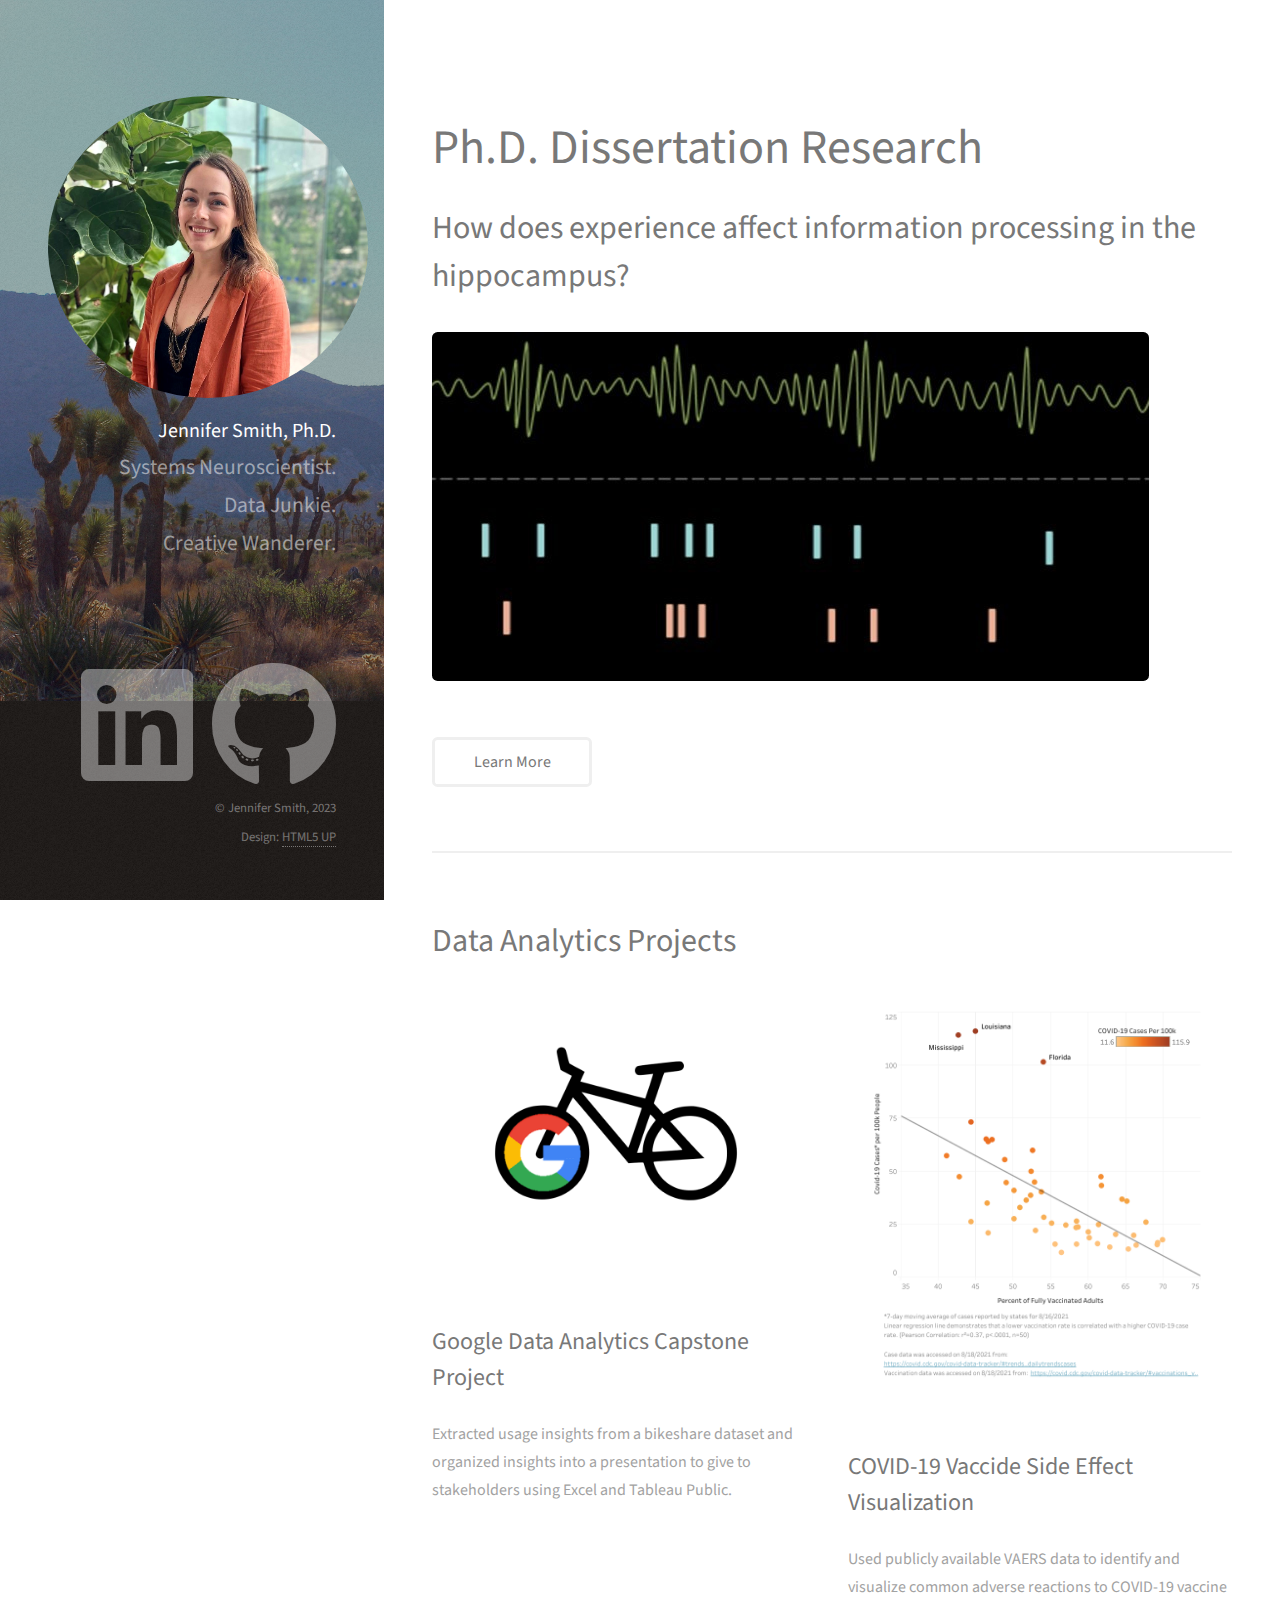
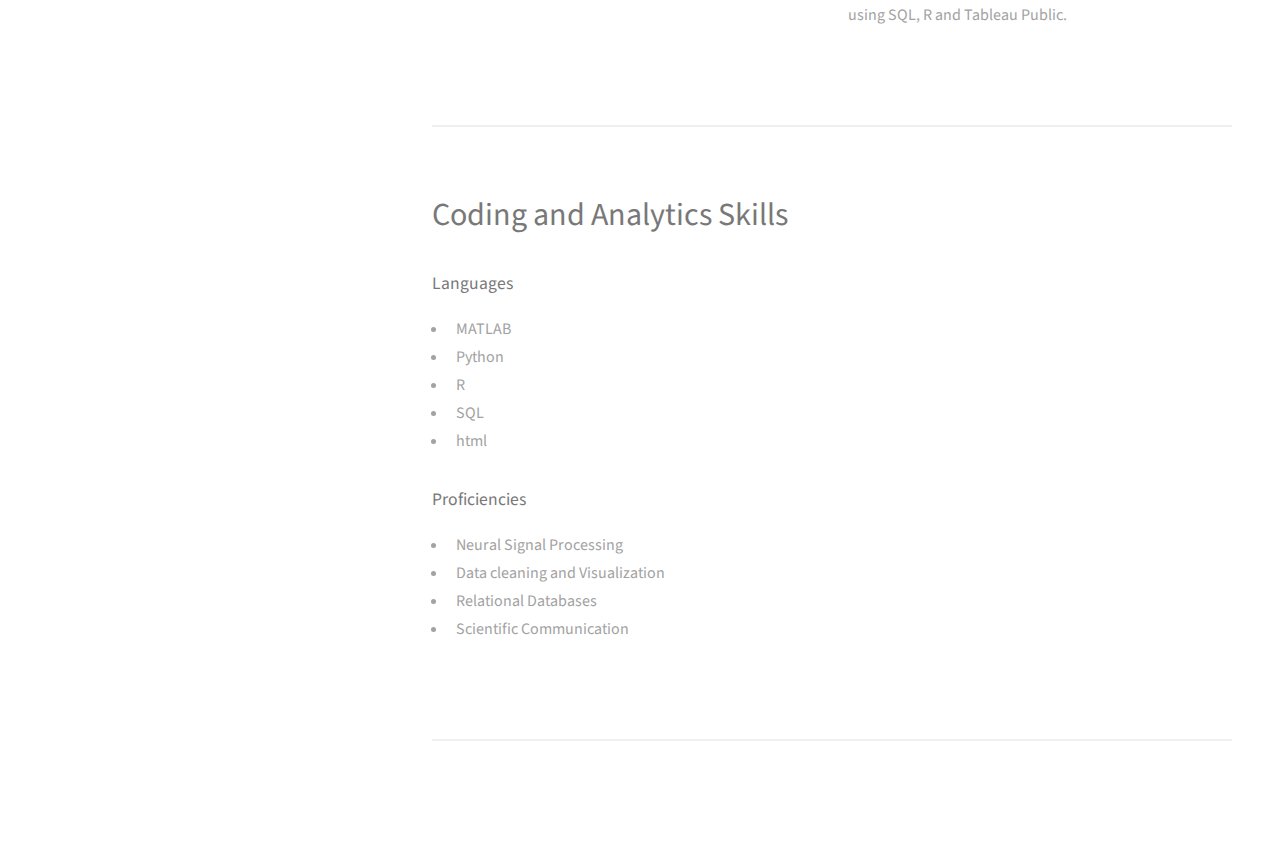
==== commit 08646214: "tried to get rid of overlay" ====
--- a/index.html
+++ b/index.html
@@ -55,7 +55,7 @@
 								<p>Extracted usage insights from a bikeshare dataset and organized insights into a presentation to give to stakeholders using Excel and Tableau Public.</p>
 							</article>
 							<article class="col-6 col-12-xsmall">
-								<a href="VAERs-analysis.html" class="image"><img src="images/DataPics/VaxDiseaseRate.png" alt="" /></a>
+								<a href="VAERs-analysis.html" class="image fit"><img src="images/DataPics/VaxDiseaseRate.png" alt="" /></a>
 								<h2></br>COVID-19 Vaccide Side Effect Visualization</h2>
 								<p>Used publicly available VAERS data to identify and visualize common adverse reactions to COVID-19 vaccine using SQL, R and Tableau Public.</p>
 							</article>
--- a/assets/css/main.css
+++ b/assets/css/main.css
@@ -2049,7 +2049,7 @@
 			-webkit-transition: opacity 0.2s ease-in-out;
 			-ms-transition: opacity 0.2s ease-in-out;
 			transition: opacity 0.2s ease-in-out;
-			background: url("images/overlay.png");
+			/*background: url("images/overlay.png"); try getting rid of this?*/
 			border-radius: 0.35em;
 			content: '';
 			display: block;
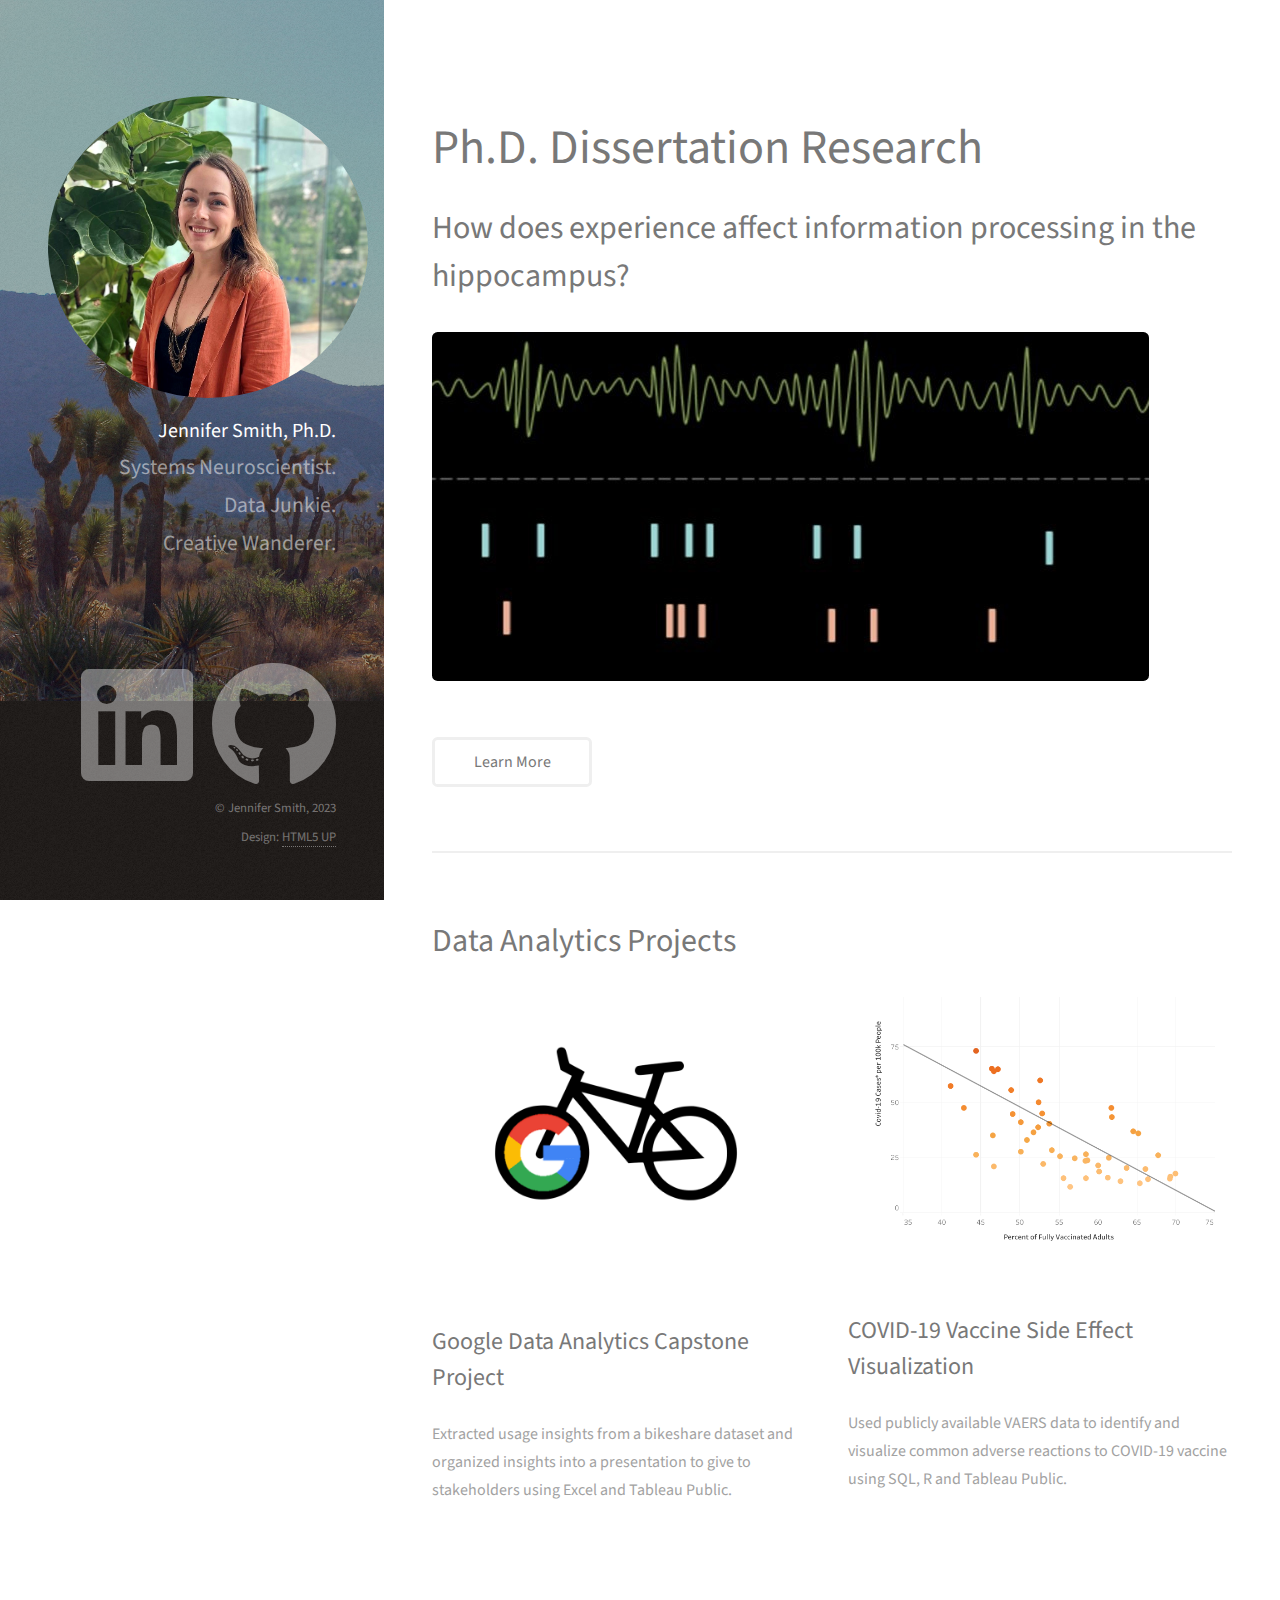
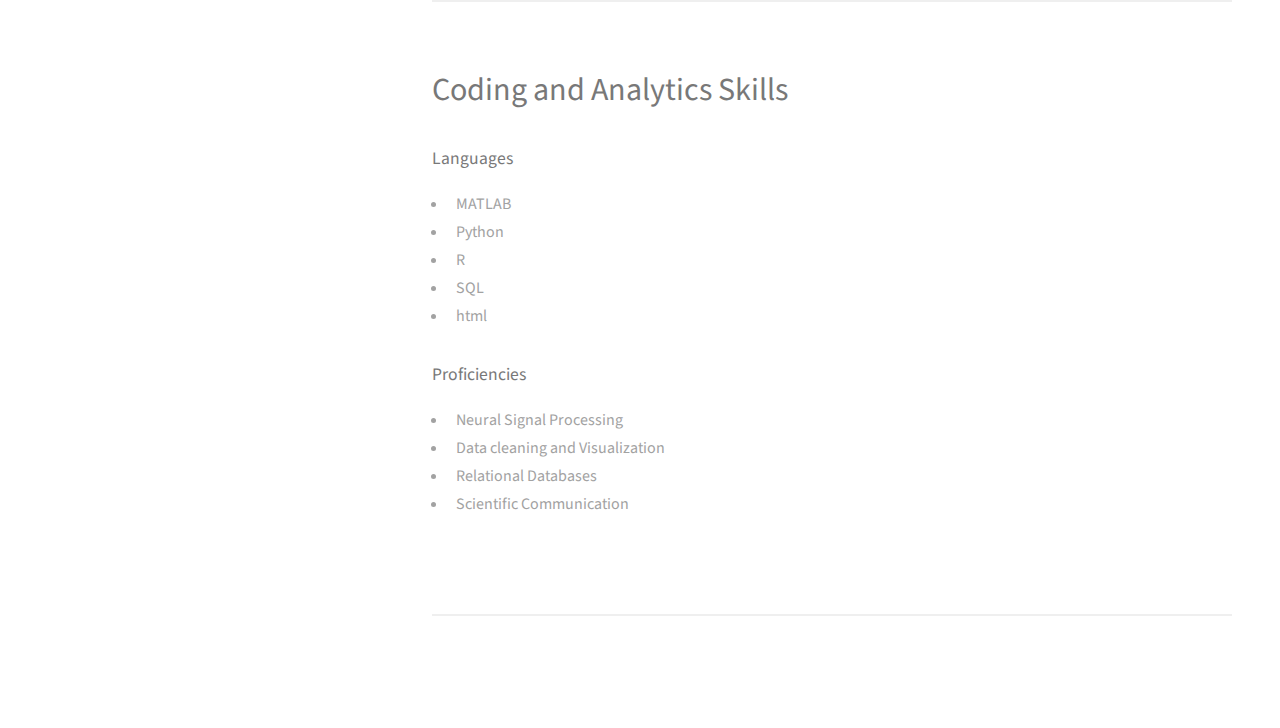
==== commit 8e0c1cb9: "vaxthumb" ====
--- a/index.html
+++ b/index.html
@@ -55,8 +55,8 @@
 								<p>Extracted usage insights from a bikeshare dataset and organized insights into a presentation to give to stakeholders using Excel and Tableau Public.</p>
 							</article>
 							<article class="col-6 col-12-xsmall">
-								<a href="VAERs-analysis.html" class="image fit"><img src="images/DataPics/VaxDiseaseRate.png" alt="" /></a>
-								<h2></br>COVID-19 Vaccide Side Effect Visualization</h2>
+								<a href="VAERs-analysis.html" class="image fit"><img src="images/thumbs/VaxDiseaseRate_thumb.png" alt="" /></a>
+								<h2></br>COVID-19 Vaccine Side Effect Visualization</h2>
 								<p>Used publicly available VAERS data to identify and visualize common adverse reactions to COVID-19 vaccine using SQL, R and Tableau Public.</p>
 							</article>
 						</div>
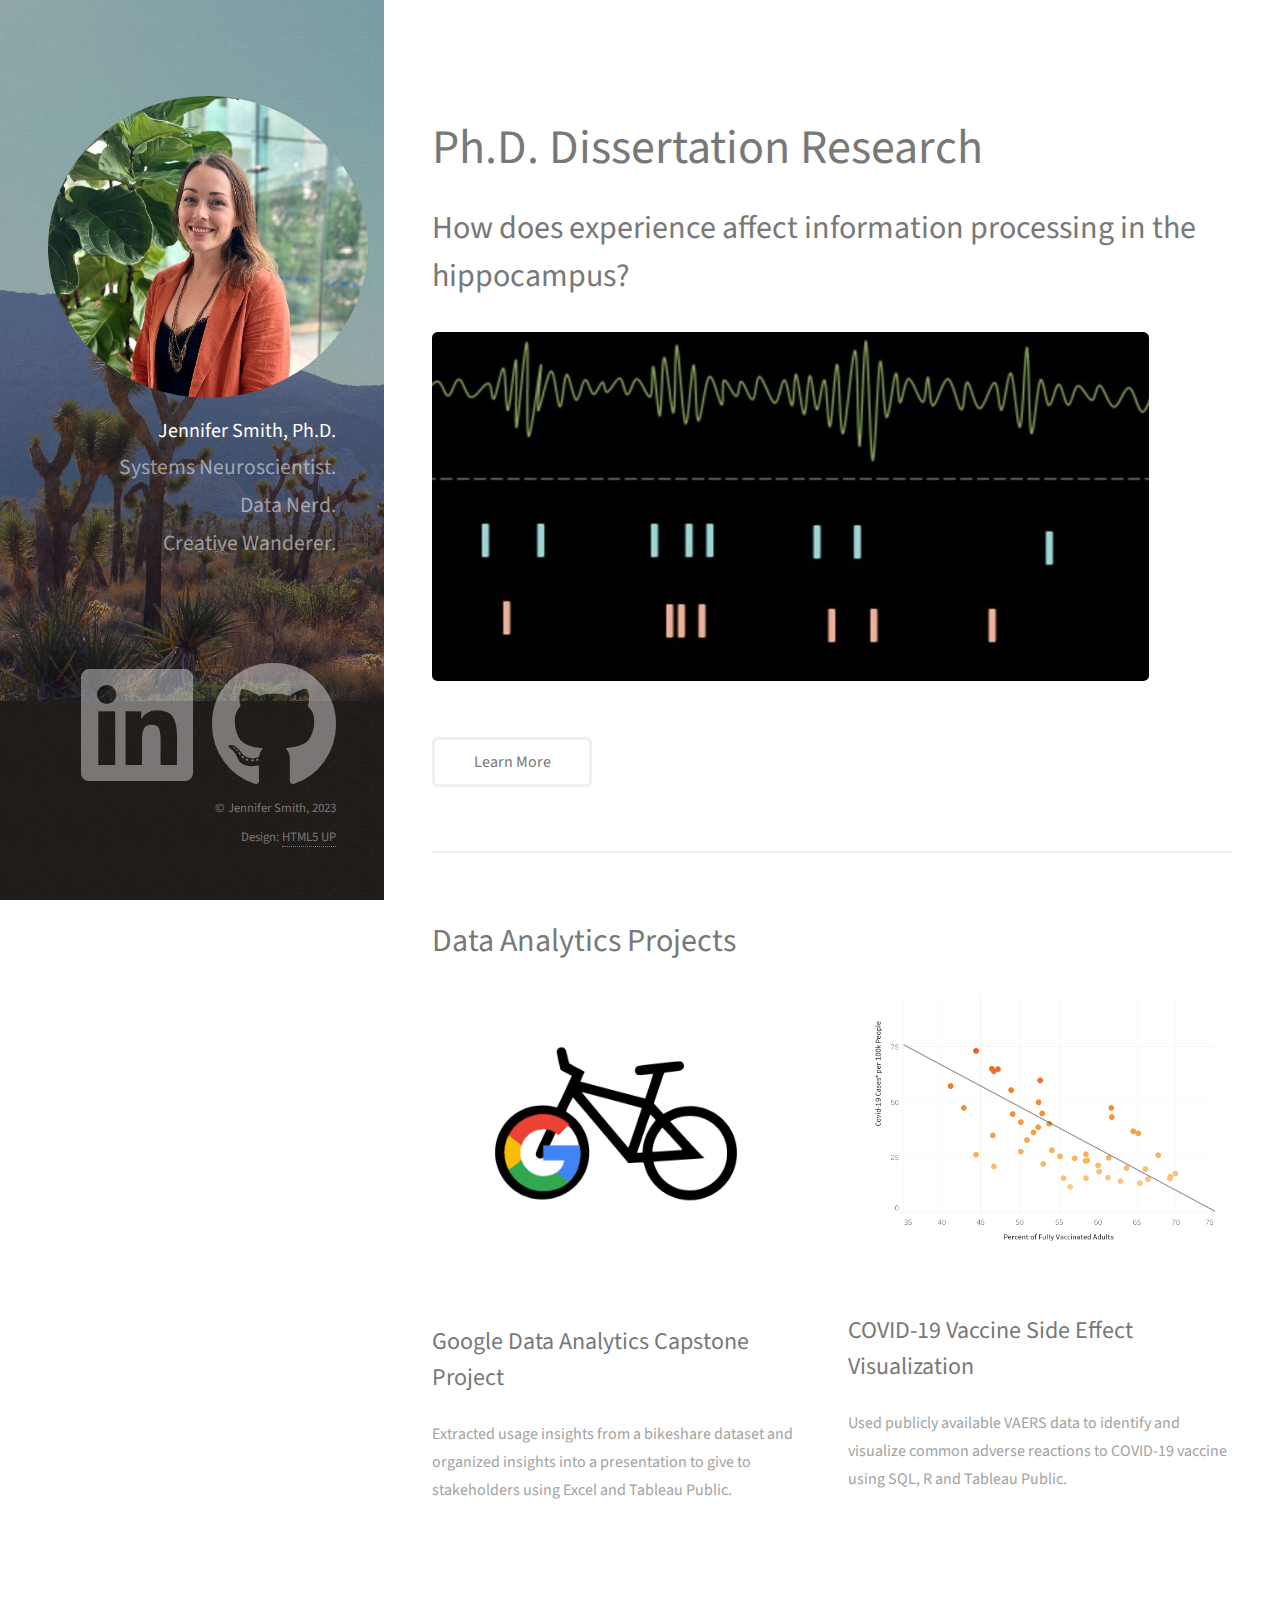
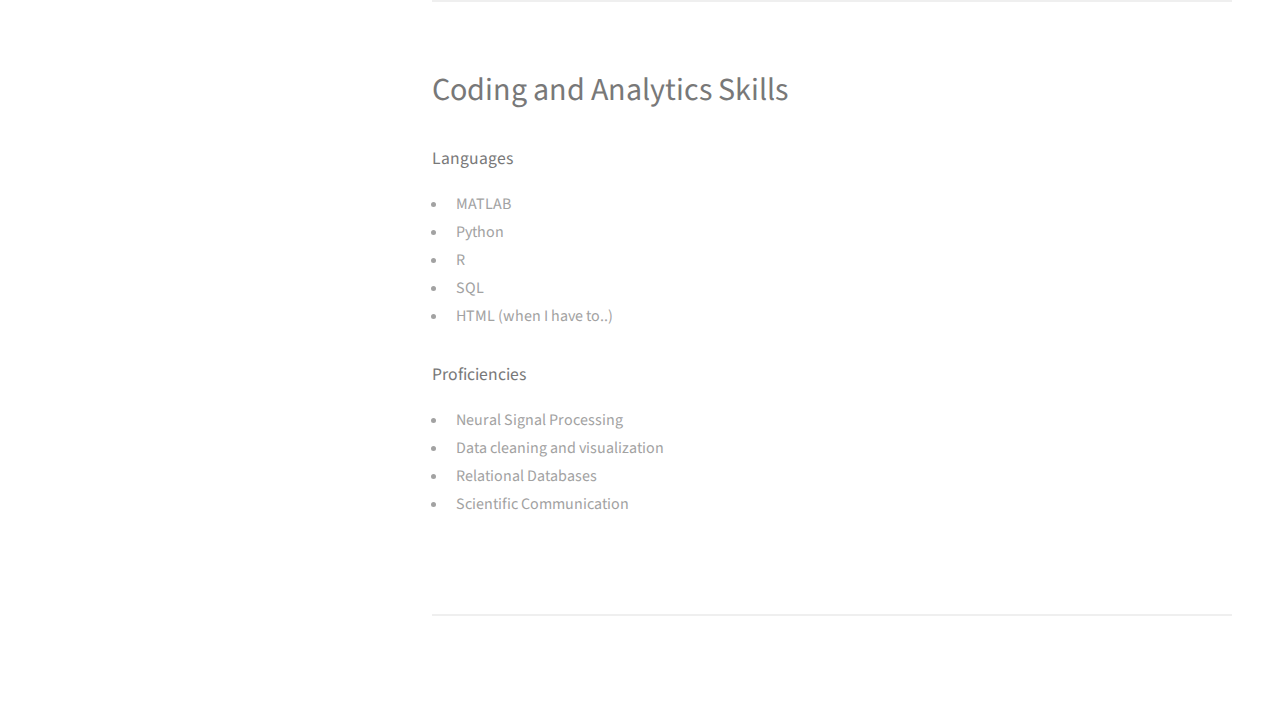
==== commit 7f7c5fad: "Changed data pics and descriptions" ====
--- a/index.html
+++ b/index.html
@@ -19,7 +19,7 @@
 					<a href="index.html" class="image avatar"><img src="images/profPic.jpg" alt="" /></a>
 					<h1><strong>Jennifer Smith, Ph.D.</strong> <br /> </h1>
 					<h2> Systems Neuroscientist. <br />
-					Data Junkie. <br />
+					Data Nerd. <br />
 					Creative Wanderer.</h2> <!-- changed from h1 to h2 -->
 				</div>
 			</header>
@@ -77,7 +77,7 @@
 											<li>Python</li>
 											<li>R</li>
 											<li>SQL</li>
-											<li>html</li>
+											<li>HTML (when I have to..)</li>
 										</ul>
 									</div>
 								</div>
@@ -88,7 +88,7 @@
 									<div class="col-7">
 										<ul>
 											<li>Neural Signal Processing</li>
-											<li>Data cleaning and Visualization</li>
+											<li>Data cleaning and visualization</li>
 											<li>Relational Databases</li>
 											<li>Scientific Communication</li>
 										</ul>
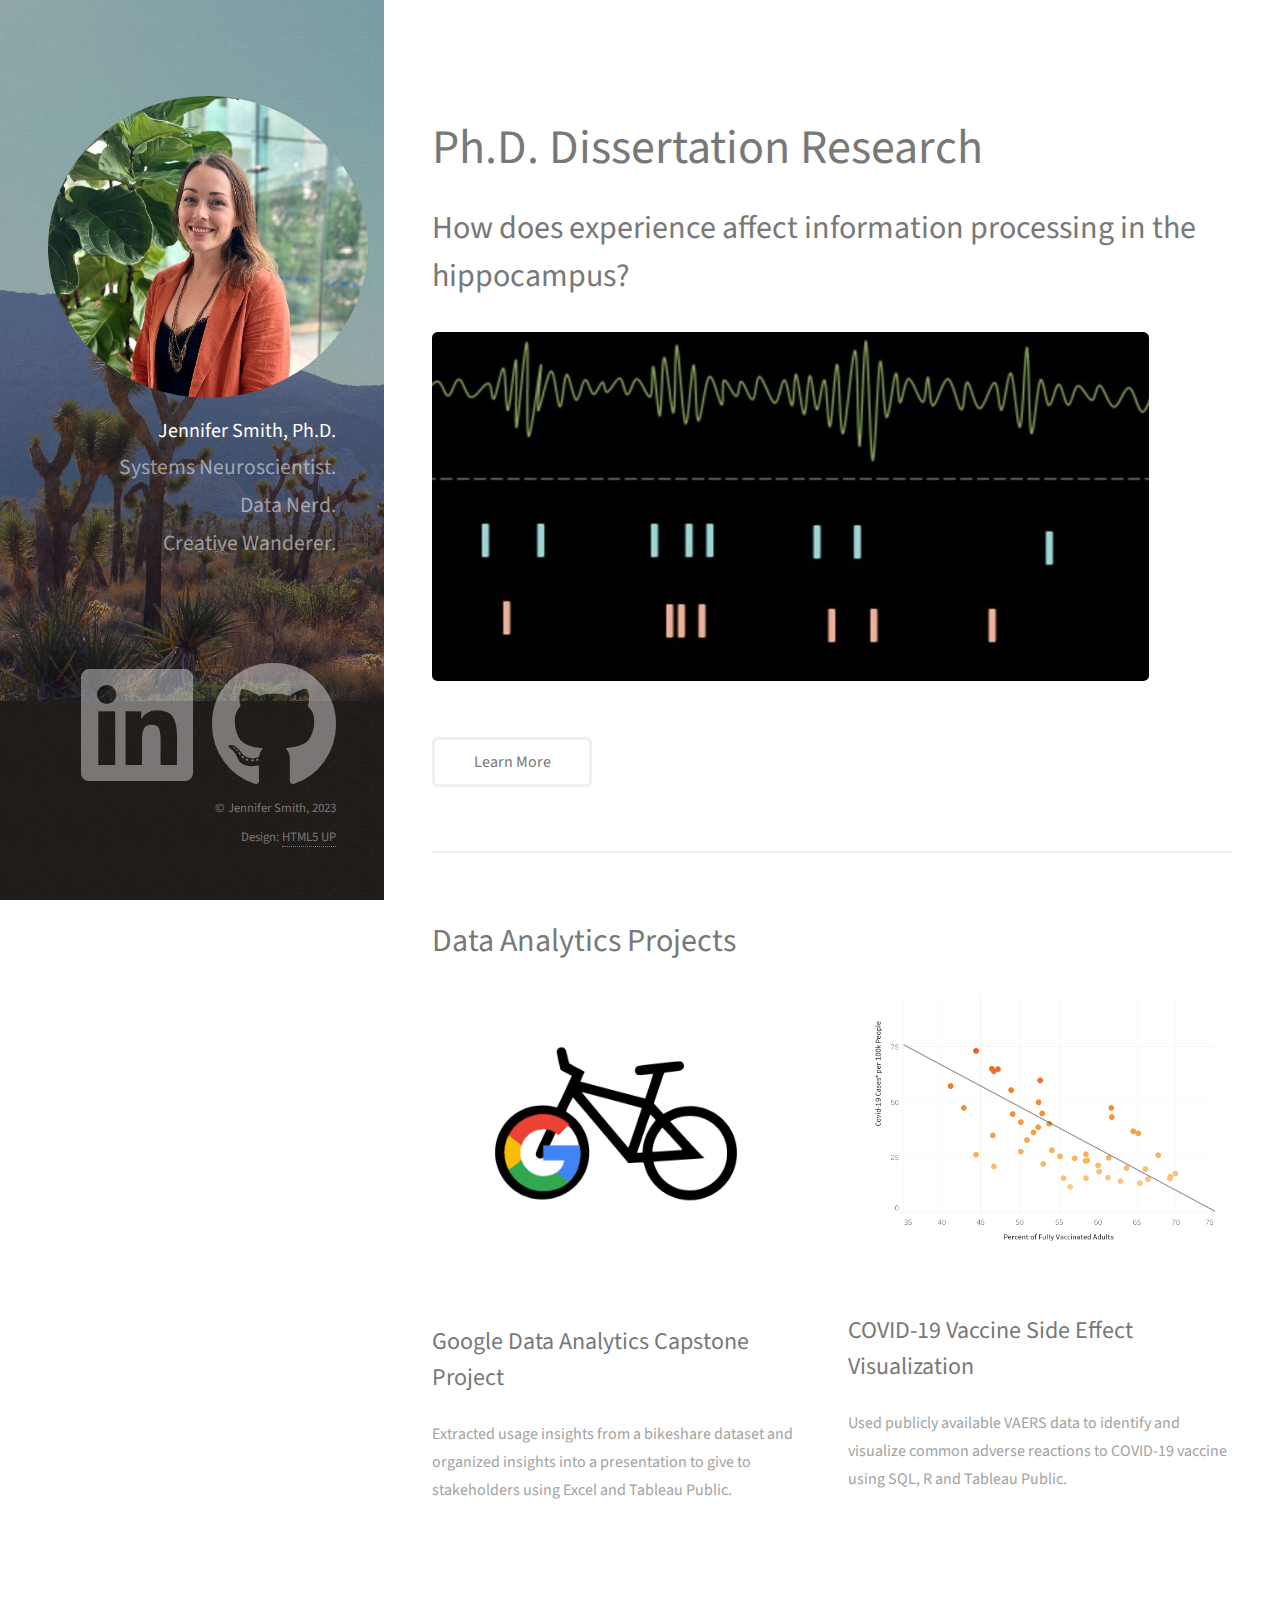
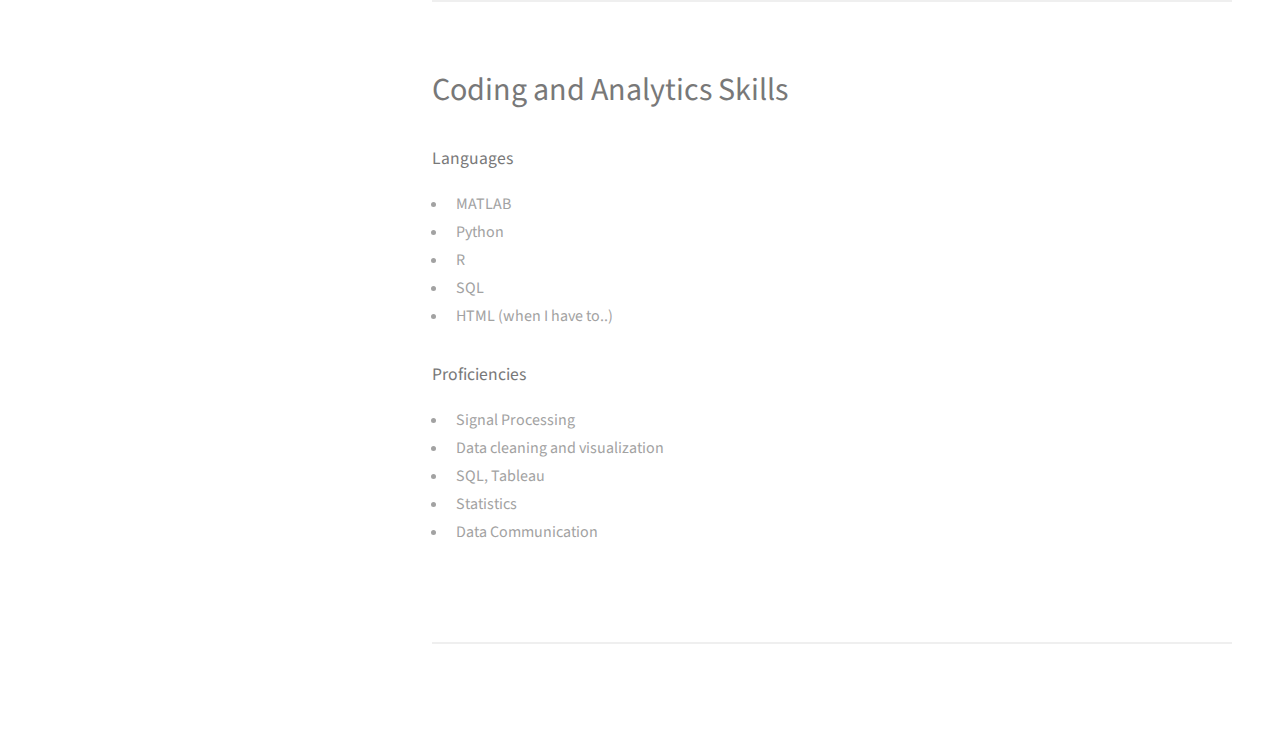
==== commit 6cba6e50: "Added new presentation" ====
--- a/index.html
+++ b/index.html
@@ -4,6 +4,7 @@
 	html5up.net | @ajlkn
 	Free for personal and commercial use under the CCA 3.0 license (html5up.net/license)
 -->
+
 <html>
 	<head>
 		<title>Jennifer Smith, Ph.D. </title>
@@ -26,7 +27,6 @@
 
 		<!-- Main -->
 			<div id="main">
-
 				<!-- One -->
 					<section id="one">
 						<header class="major">
@@ -87,10 +87,11 @@
 								<div class="row">
 									<div class="col-7">
 										<ul>
-											<li>Neural Signal Processing</li>
+											<li>Signal Processing</li>
 											<li>Data cleaning and visualization</li>
-											<li>Relational Databases</li>
-											<li>Scientific Communication</li>
+											<li>SQL, Tableau</li>
+											<li>Statistics</li>
+											<li>Data Communication</li>
 										</ul>
 									</div>
 								</div>
--- a/assets/css/main.css
+++ b/assets/css/main.css
@@ -2109,10 +2109,24 @@
 			top: 0.25em;
 		}
 
+		.image.leftVid {
+			float: left;
+			margin: 0 .25em 0em 0;
+			top: 0.25em;
+			width: 100%; /*should make video bigger*/
+		}
+
 		.image.right {
 			float: right;
 			margin: 0 0 1em 1.5em;
 			top: 0.25em;
+		}
+
+		.image.rightVid {
+			float: right;
+			margin: 0 0 1em 1.5em;
+			top: 0.25em;
+			width: 100%; /*should make video bigger*/
 		}
 
 		.image.left, .image.right {
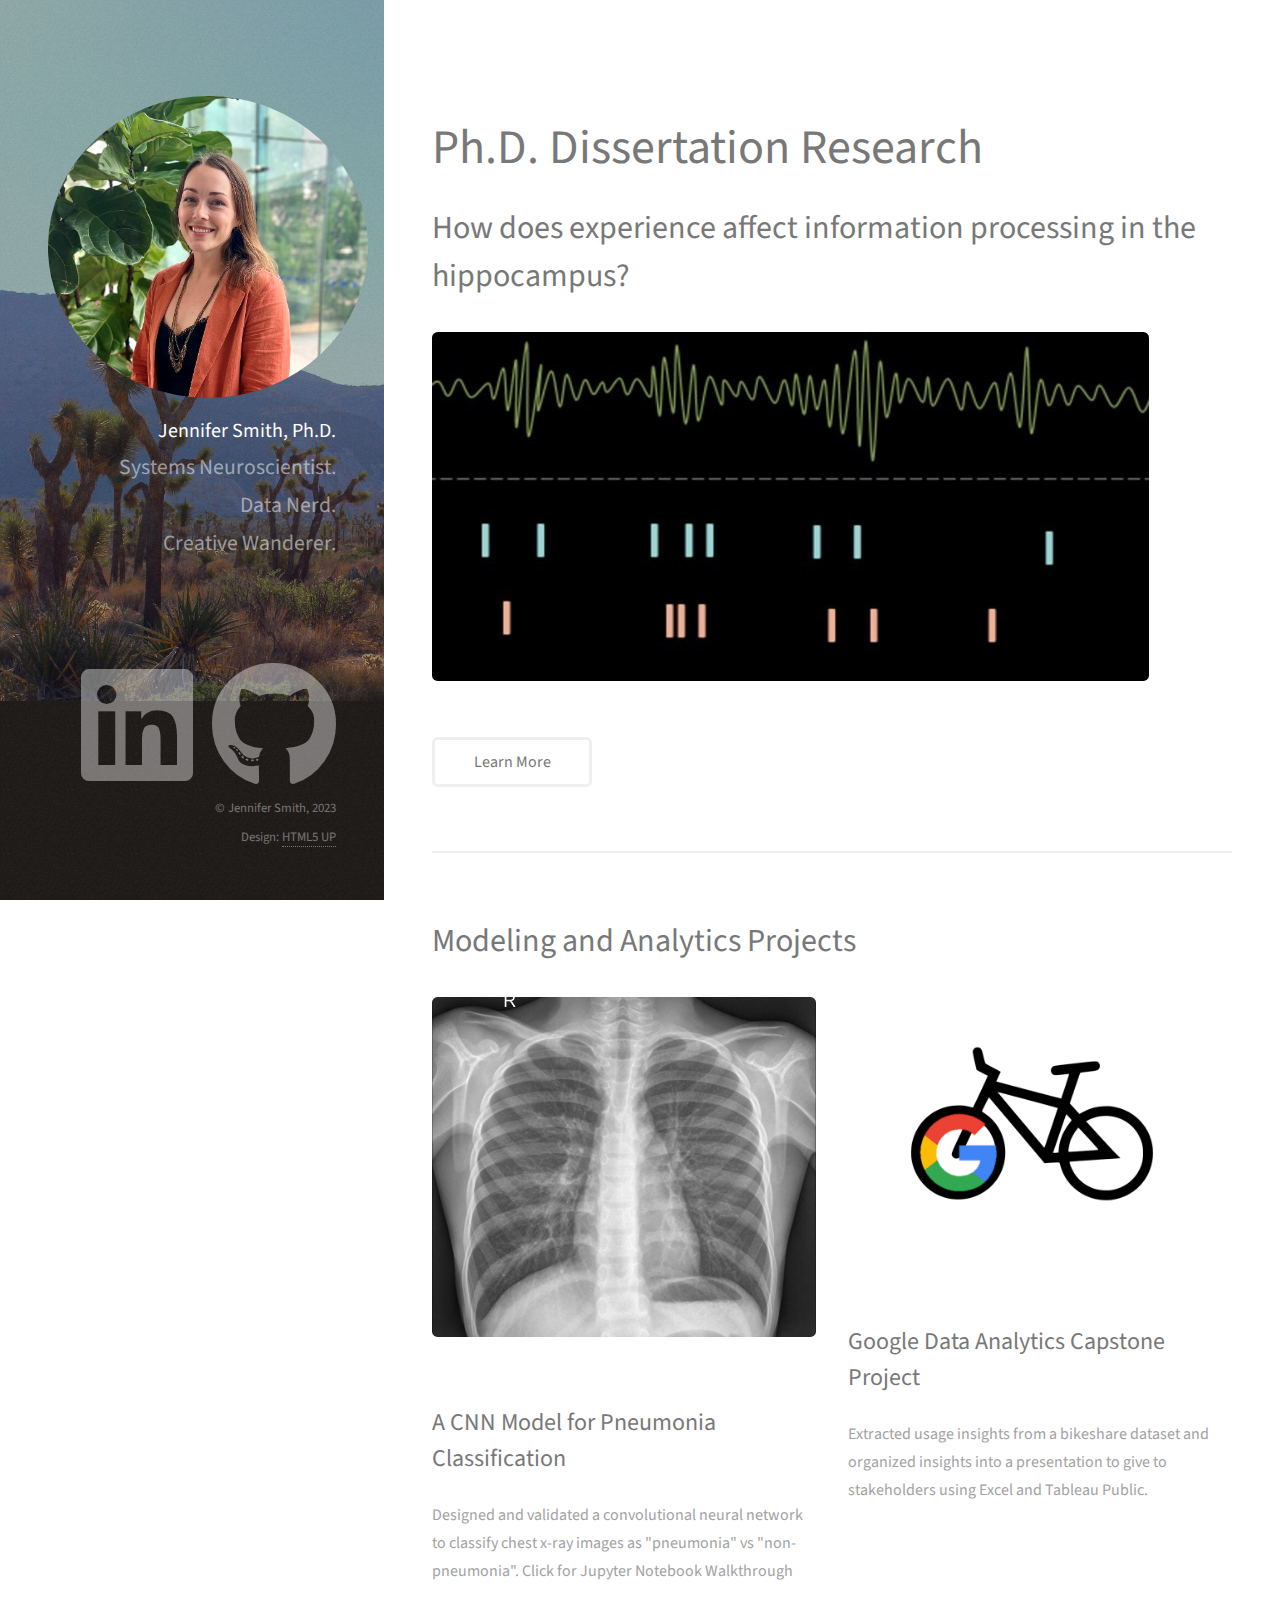
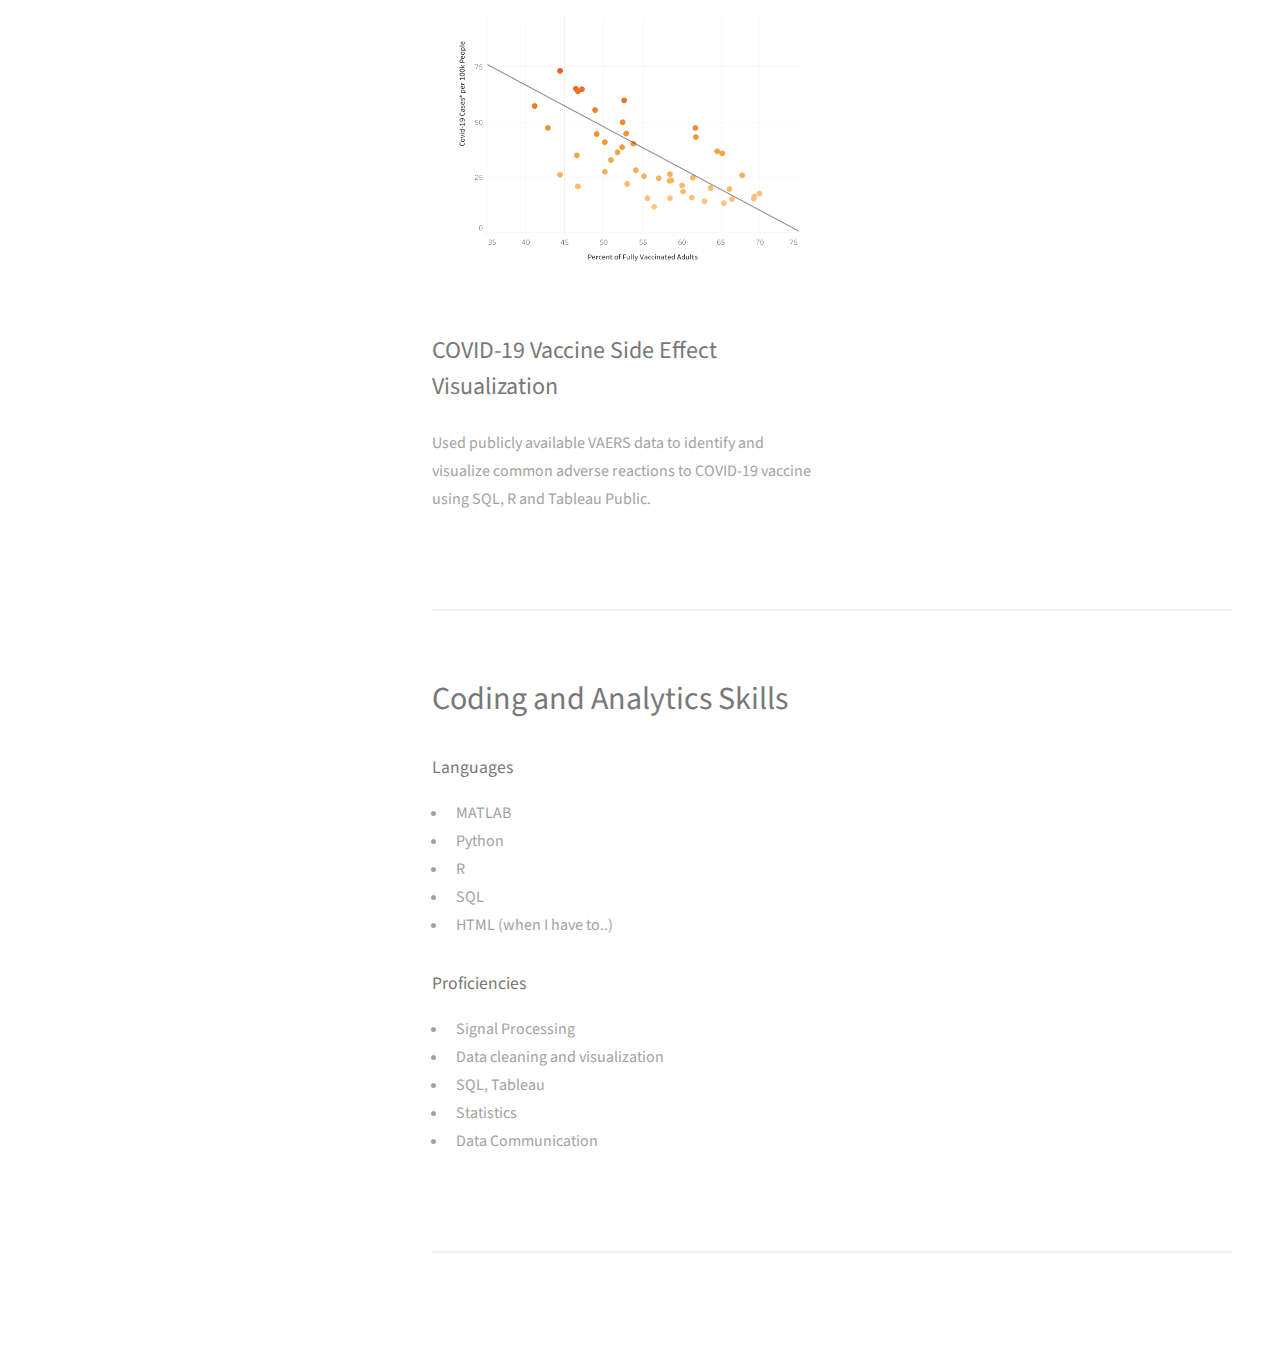
==== commit 33cb4340: "Added Pneumonia Model" ====
--- a/index.html
+++ b/index.html
@@ -46,9 +46,14 @@
 				<!-- Two -->
 					<section id="two">
 						<header class="major">
-							<h2>Data Analytics Projects</h2>
+							<h2>Modeling and Analytics Projects</h2>
 						</header>
 						<div class="row">
+							<article class="col-6 col-12-xsmall">
+								<a href="CNN-Pneumonia-Classification.html" class="image fit"><img src="images/thumbs/Lung_XRay.jpg" alt="" /></a>
+								<h2></br>A CNN Model for Pneumonia Classification</h2>
+								<p>Designed and validated a convolutional neural network to classify chest x-ray images as "pneumonia" vs "non-pneumonia". Click for Jupyter Notebook Walkthrough</p>
+							</article>
 							<article class="col-6 col-12-xsmall">
 								<a href="google-analytics-capstone.html" class="image fit"><img src="images/thumbs/CyclisticThumb1.png" alt="" /></a>
 								<h2></br>Google Data Analytics Capstone Project</h2>
